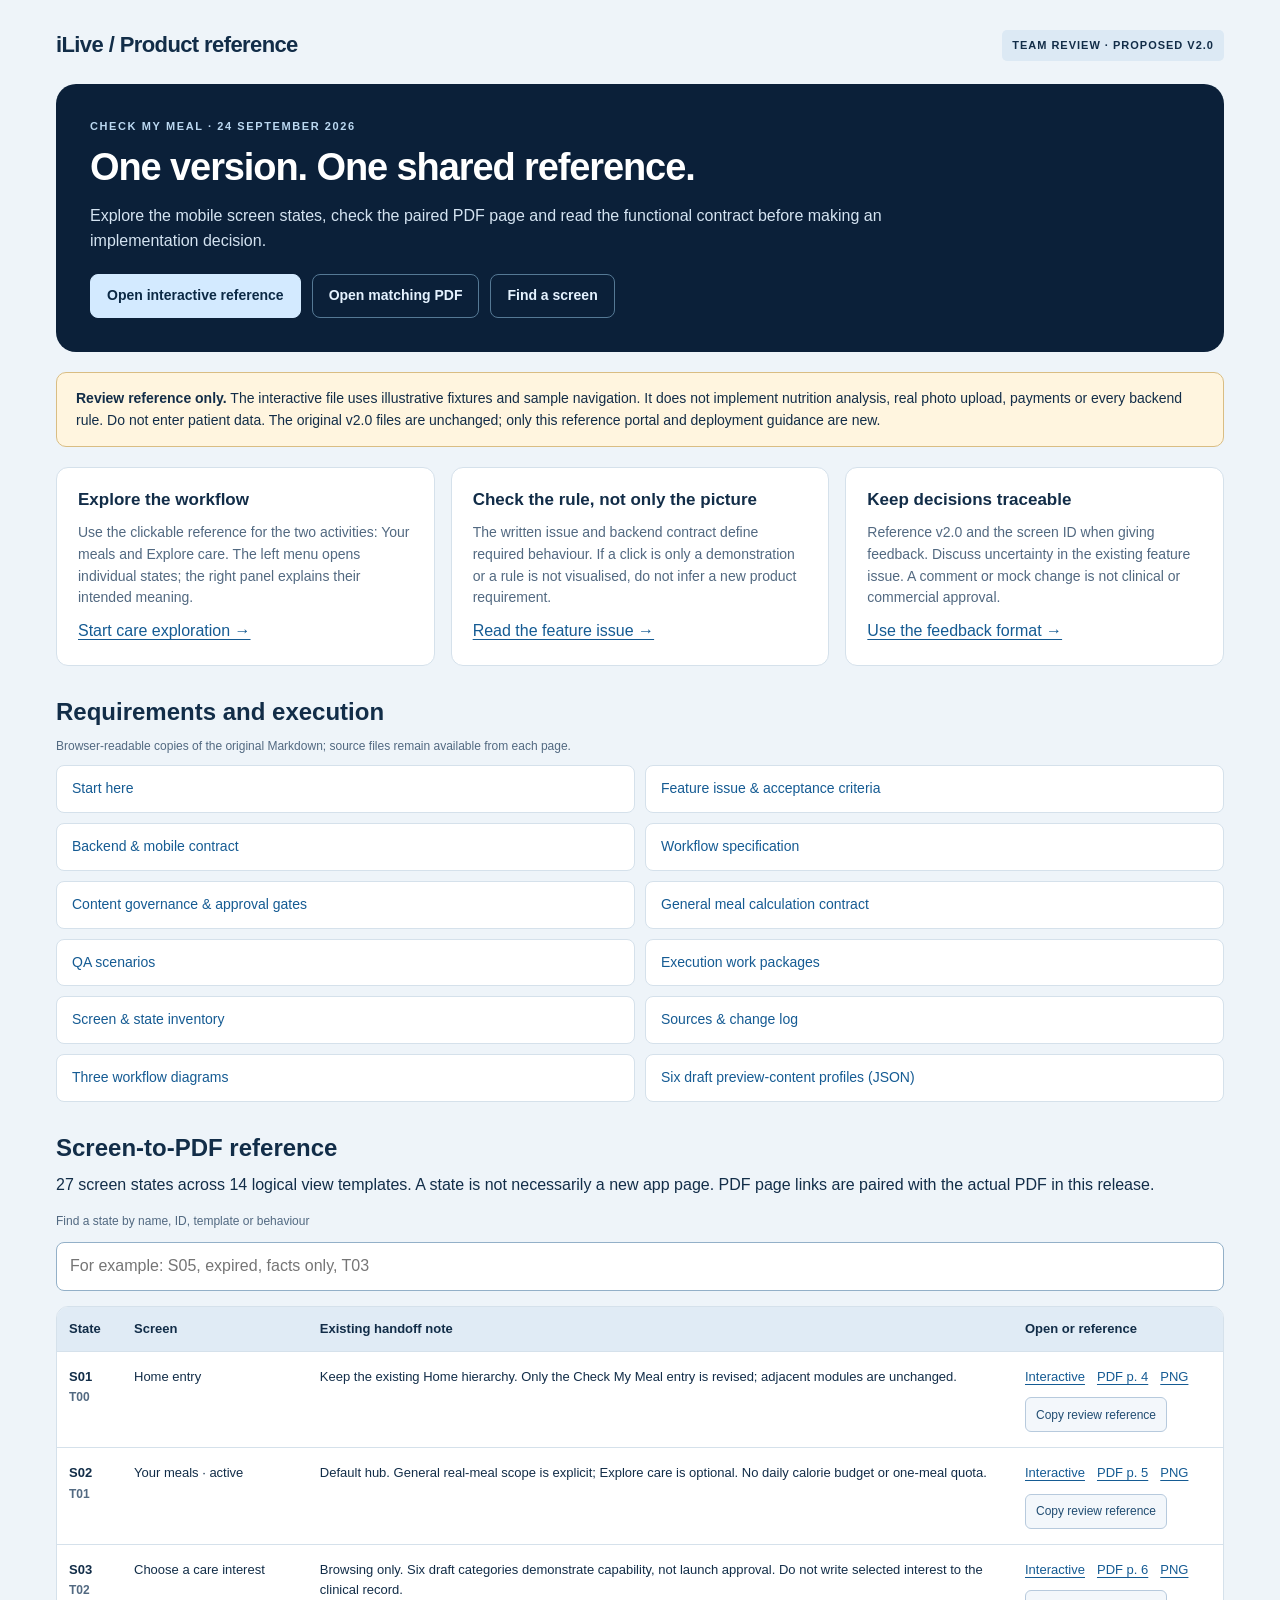
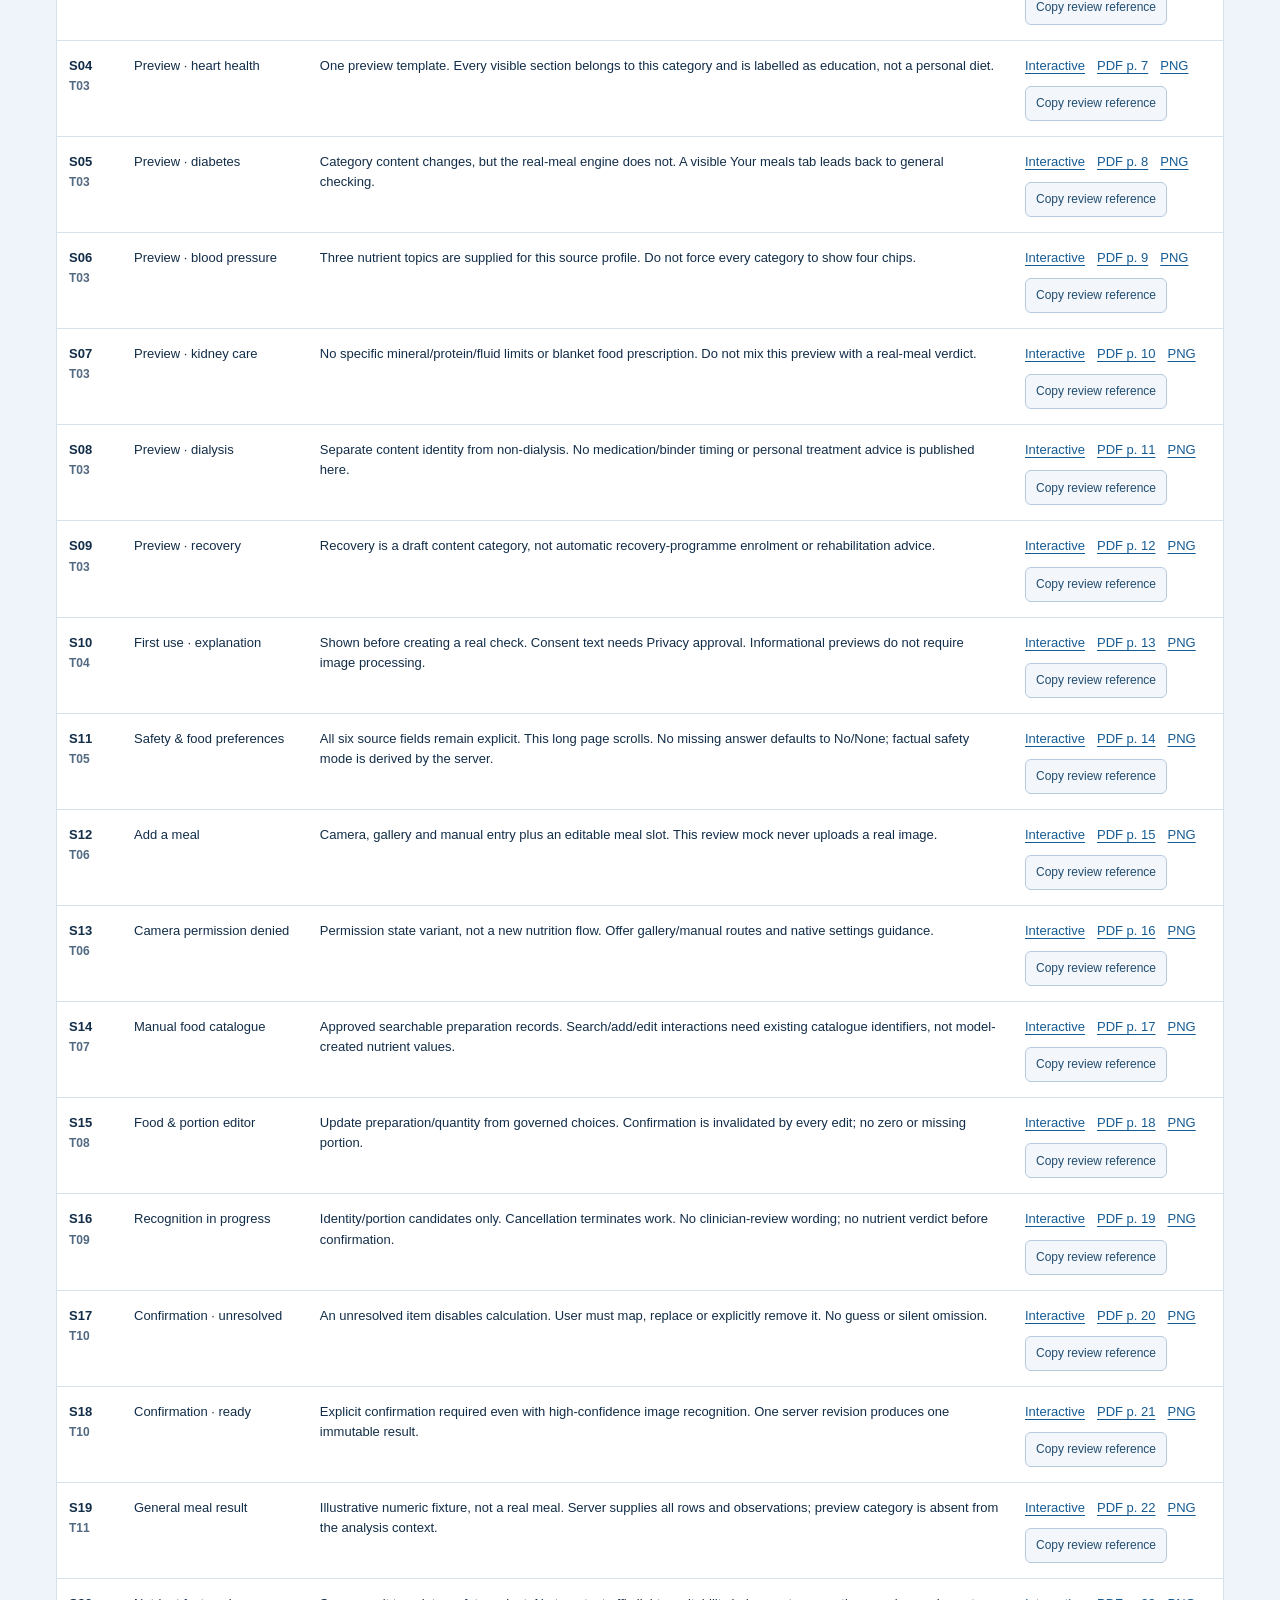
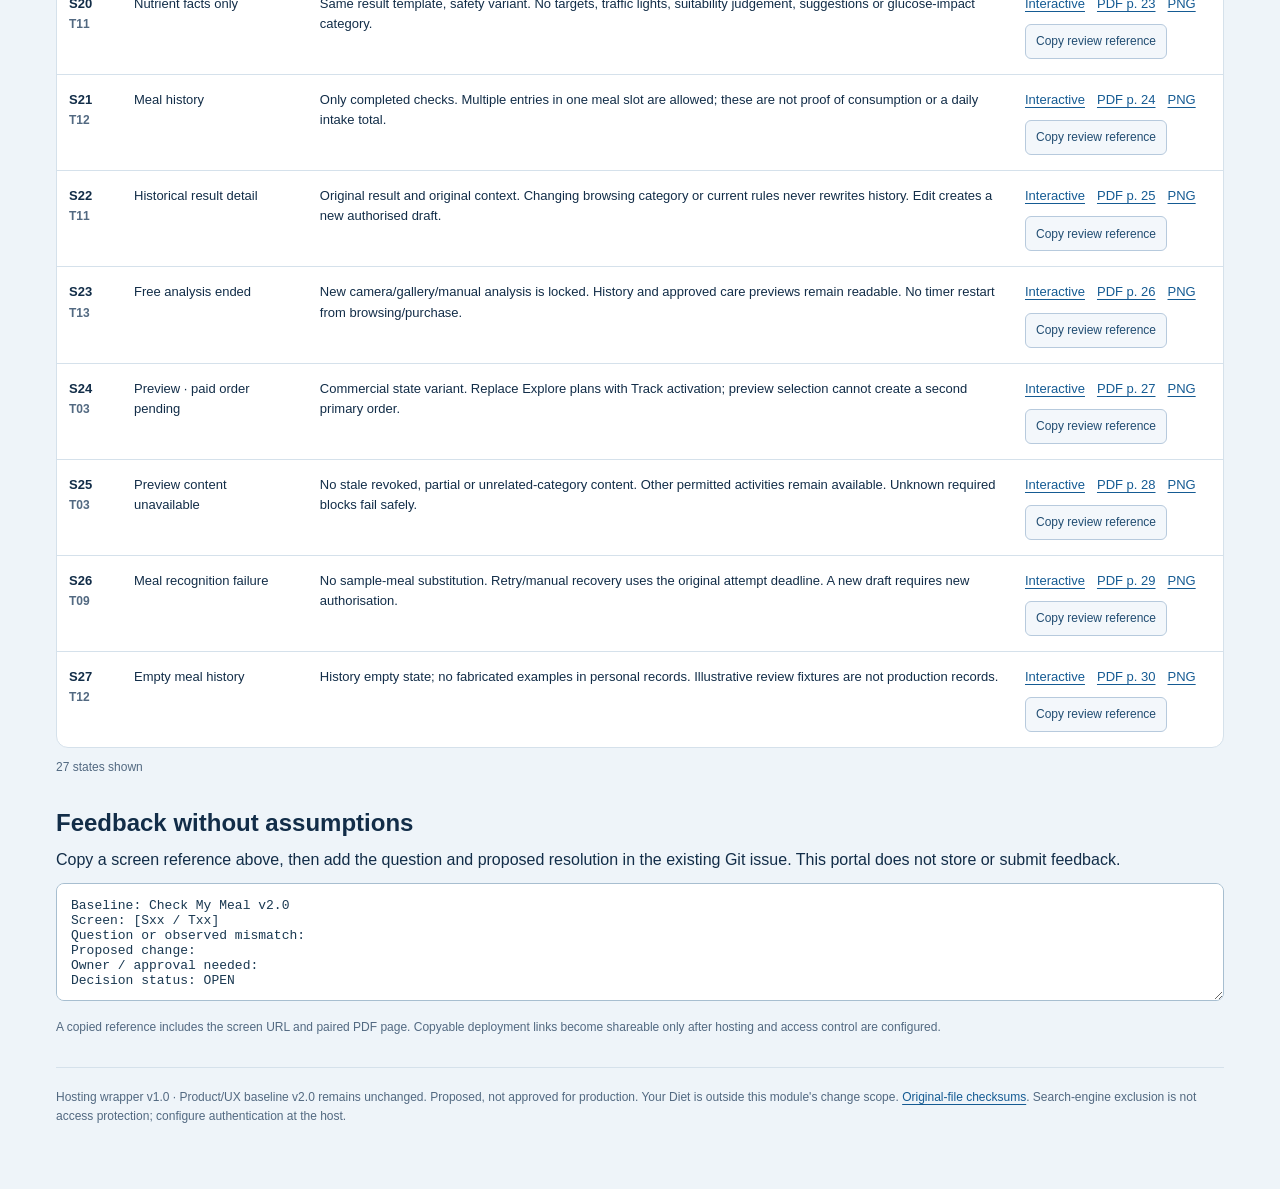
==== index.html @ 80440126 "v1" ====
<!doctype html><html lang="en"><head><meta charset="utf-8"><meta name="viewport" content="width=device-width,initial-scale=1"><meta name="robots" content="noindex,nofollow,noarchive"><title>iLive — Check My Meal reference hub v2.0</title><link rel="stylesheet" href="portal.css"></head><body><div class="wrap"><header class="top"><div class="brand">iLive / Product reference</div><span class="badge">Team review · proposed v2.0</span></header>
<section class="hero"><div class="eyebrow">Check My Meal · 24 September 2026</div><h1>One version. One shared reference.</h1><p>Explore the mobile screen states, check the paired PDF page and read the functional contract before making an implementation decision.</p><div class="actions"><a class="button" href="v2.0/UX/Check_My_Meal_v2.0.html#hub">Open interactive reference</a><a class="button secondary" href="v2.0/UX/Check_My_Meal_Mock_Screens_v2.0.pdf">Open matching PDF</a><a class="button secondary" href="#screens">Find a screen</a></div></section>
<div class="note"><strong>Review reference only.</strong> The interactive file uses illustrative fixtures and sample navigation. It does not implement nutrition analysis, real photo upload, payments or every backend rule. Do not enter patient data. The original v2.0 files are unchanged; only this reference portal and deployment guidance are new.</div>
<div class="grid"><section class="box"><h3>Explore the workflow</h3><p>Use the clickable reference for the two activities: Your meals and Explore care. The left menu opens individual states; the right panel explains their intended meaning.</p><a href="v2.0/UX/Check_My_Meal_v2.0.html#picker">Start care exploration →</a></section><section class="box"><h3>Check the rule, not only the picture</h3><p>The written issue and backend contract define required behaviour. If a click is only a demonstration or a rule is not visualised, do not infer a new product requirement.</p><a href="docs/01_Git_Issue_REPLACE_BODY_v2.0.html">Read the feature issue →</a></section><section class="box"><h3>Keep decisions traceable</h3><p>Reference v2.0 and the screen ID when giving feedback. Discuss uncertainty in the existing feature issue. A comment or mock change is not clinical or commercial approval.</p><a href="#feedback">Use the feedback format →</a></section></div>
<h2>Requirements and execution</h2><p class="small">Browser-readable copies of the original Markdown; source files remain available from each page.</p><div class="readlinks"><a href="docs/00_START_HERE.html">Start here</a><a href="docs/01_Git_Issue_REPLACE_BODY_v2.0.html">Feature issue &amp; acceptance criteria</a><a href="docs/02_Backend_and_Mobile_Contract_v2.0.html">Backend &amp; mobile contract</a><a href="docs/03_Workflows_v2.0.html">Workflow specification</a><a href="docs/05_Content_Governance_v2.0.html">Content governance &amp; approval gates</a><a href="docs/06_Calculation_Contract_v2.0.html">General meal calculation contract</a><a href="docs/07_QA_Acceptance_v2.0.html">QA scenarios</a><a href="docs/08_Execution_Work_Packages_v2.0.html">Execution work packages</a><a href="docs/09_UX_Screen_Map_v2.0.html">Screen &amp; state inventory</a><a href="docs/10_Source_and_Change_Log_v2.0.html">Sources &amp; change log</a><a href="workflows.html">Three workflow diagrams</a><a href="v2.0/04_Content_Catalogue_v2.0.json">Six draft preview-content profiles (JSON)</a></div>
<h2 id="screens">Screen-to-PDF reference</h2><p>27 screen states across 14 logical view templates. A state is not necessarily a new app page. PDF page links are paired with the actual PDF in this release.</p><label for="search" class="small">Find a state by name, ID, template or behaviour</label><input class="search" id="search" type="search" placeholder="For example: S05, expired, facts only, T03"><div class="tablebox"><table><thead><tr><th>State</th><th>Screen</th><th>Existing handoff note</th><th>Open or reference</th></tr></thead><tbody><tr><td>S01<br><span class="small">T00</span></td><td>Home entry</td><td>Keep the existing Home hierarchy. Only the Check My Meal entry is revised; adjacent modules are unchanged.</td><td><div class="slinks"><a href="v2.0/UX/Check_My_Meal_v2.0.html#home" target="_blank" rel="noopener">Interactive</a><a href="v2.0/UX/Check_My_Meal_Mock_Screens_v2.0.pdf#page=4" target="_blank" rel="noopener">PDF p. 4</a><a href="v2.0/UX/PNG/S01_Home_entry_v2.0.png" target="_blank" rel="noopener">PNG</a></div><button class="copy" data-id="S01" data-template="T00" data-title="Home entry" data-link="v2.0/UX/Check_My_Meal_v2.0.html#home" data-page="4">Copy review reference</button></td></tr><tr><td>S02<br><span class="small">T01</span></td><td>Your meals · active</td><td>Default hub. General real-meal scope is explicit; Explore care is optional. No daily calorie budget or one-meal quota.</td><td><div class="slinks"><a href="v2.0/UX/Check_My_Meal_v2.0.html#hub" target="_blank" rel="noopener">Interactive</a><a href="v2.0/UX/Check_My_Meal_Mock_Screens_v2.0.pdf#page=5" target="_blank" rel="noopener">PDF p. 5</a><a href="v2.0/UX/PNG/S02_Your_meals_active_v2.0.png" target="_blank" rel="noopener">PNG</a></div><button class="copy" data-id="S02" data-template="T01" data-title="Your meals · active" data-link="v2.0/UX/Check_My_Meal_v2.0.html#hub" data-page="5">Copy review reference</button></td></tr><tr><td>S03<br><span class="small">T02</span></td><td>Choose a care interest</td><td>Browsing only. Six draft categories demonstrate capability, not launch approval. Do not write selected interest to the clinical record.</td><td><div class="slinks"><a href="v2.0/UX/Check_My_Meal_v2.0.html#picker" target="_blank" rel="noopener">Interactive</a><a href="v2.0/UX/Check_My_Meal_Mock_Screens_v2.0.pdf#page=6" target="_blank" rel="noopener">PDF p. 6</a><a href="v2.0/UX/PNG/S03_Choose_a_care_interest_v2.0.png" target="_blank" rel="noopener">PNG</a></div><button class="copy" data-id="S03" data-template="T02" data-title="Choose a care interest" data-link="v2.0/UX/Check_My_Meal_v2.0.html#picker" data-page="6">Copy review reference</button></td></tr><tr><td>S04<br><span class="small">T03</span></td><td>Preview · heart health</td><td>One preview template. Every visible section belongs to this category and is labelled as education, not a personal diet.</td><td><div class="slinks"><a href="v2.0/UX/Check_My_Meal_v2.0.html#preview%3Alongevity" target="_blank" rel="noopener">Interactive</a><a href="v2.0/UX/Check_My_Meal_Mock_Screens_v2.0.pdf#page=7" target="_blank" rel="noopener">PDF p. 7</a><a href="v2.0/UX/PNG/S04_Preview_heart_health_v2.0.png" target="_blank" rel="noopener">PNG</a></div><button class="copy" data-id="S04" data-template="T03" data-title="Preview · heart health" data-link="v2.0/UX/Check_My_Meal_v2.0.html#preview%3Alongevity" data-page="7">Copy review reference</button></td></tr><tr><td>S05<br><span class="small">T03</span></td><td>Preview · diabetes</td><td>Category content changes, but the real-meal engine does not. A visible Your meals tab leads back to general checking.</td><td><div class="slinks"><a href="v2.0/UX/Check_My_Meal_v2.0.html#preview%3Adiabetes" target="_blank" rel="noopener">Interactive</a><a href="v2.0/UX/Check_My_Meal_Mock_Screens_v2.0.pdf#page=8" target="_blank" rel="noopener">PDF p. 8</a><a href="v2.0/UX/PNG/S05_Preview_diabetes_v2.0.png" target="_blank" rel="noopener">PNG</a></div><button class="copy" data-id="S05" data-template="T03" data-title="Preview · diabetes" data-link="v2.0/UX/Check_My_Meal_v2.0.html#preview%3Adiabetes" data-page="8">Copy review reference</button></td></tr><tr><td>S06<br><span class="small">T03</span></td><td>Preview · blood pressure</td><td>Three nutrient topics are supplied for this source profile. Do not force every category to show four chips.</td><td><div class="slinks"><a href="v2.0/UX/Check_My_Meal_v2.0.html#preview%3Ahypertension" target="_blank" rel="noopener">Interactive</a><a href="v2.0/UX/Check_My_Meal_Mock_Screens_v2.0.pdf#page=9" target="_blank" rel="noopener">PDF p. 9</a><a href="v2.0/UX/PNG/S06_Preview_blood_pressure_v2.0.png" target="_blank" rel="noopener">PNG</a></div><button class="copy" data-id="S06" data-template="T03" data-title="Preview · blood pressure" data-link="v2.0/UX/Check_My_Meal_v2.0.html#preview%3Ahypertension" data-page="9">Copy review reference</button></td></tr><tr><td>S07<br><span class="small">T03</span></td><td>Preview · kidney care</td><td>No specific mineral/protein/fluid limits or blanket food prescription. Do not mix this preview with a real-meal verdict.</td><td><div class="slinks"><a href="v2.0/UX/Check_My_Meal_v2.0.html#preview%3Ackd" target="_blank" rel="noopener">Interactive</a><a href="v2.0/UX/Check_My_Meal_Mock_Screens_v2.0.pdf#page=10" target="_blank" rel="noopener">PDF p. 10</a><a href="v2.0/UX/PNG/S07_Preview_kidney_care_v2.0.png" target="_blank" rel="noopener">PNG</a></div><button class="copy" data-id="S07" data-template="T03" data-title="Preview · kidney care" data-link="v2.0/UX/Check_My_Meal_v2.0.html#preview%3Ackd" data-page="10">Copy review reference</button></td></tr><tr><td>S08<br><span class="small">T03</span></td><td>Preview · dialysis</td><td>Separate content identity from non-dialysis. No medication/binder timing or personal treatment advice is published here.</td><td><div class="slinks"><a href="v2.0/UX/Check_My_Meal_v2.0.html#preview%3AckdDialysis" target="_blank" rel="noopener">Interactive</a><a href="v2.0/UX/Check_My_Meal_Mock_Screens_v2.0.pdf#page=11" target="_blank" rel="noopener">PDF p. 11</a><a href="v2.0/UX/PNG/S08_Preview_dialysis_v2.0.png" target="_blank" rel="noopener">PNG</a></div><button class="copy" data-id="S08" data-template="T03" data-title="Preview · dialysis" data-link="v2.0/UX/Check_My_Meal_v2.0.html#preview%3AckdDialysis" data-page="11">Copy review reference</button></td></tr><tr><td>S09<br><span class="small">T03</span></td><td>Preview · recovery</td><td>Recovery is a draft content category, not automatic recovery-programme enrolment or rehabilitation advice.</td><td><div class="slinks"><a href="v2.0/UX/Check_My_Meal_v2.0.html#preview%3Arecovery" target="_blank" rel="noopener">Interactive</a><a href="v2.0/UX/Check_My_Meal_Mock_Screens_v2.0.pdf#page=12" target="_blank" rel="noopener">PDF p. 12</a><a href="v2.0/UX/PNG/S09_Preview_recovery_v2.0.png" target="_blank" rel="noopener">PNG</a></div><button class="copy" data-id="S09" data-template="T03" data-title="Preview · recovery" data-link="v2.0/UX/Check_My_Meal_v2.0.html#preview%3Arecovery" data-page="12">Copy review reference</button></td></tr><tr><td>S10<br><span class="small">T04</span></td><td>First use · explanation</td><td>Shown before creating a real check. Consent text needs Privacy approval. Informational previews do not require image processing.</td><td><div class="slinks"><a href="v2.0/UX/Check_My_Meal_v2.0.html#consent" target="_blank" rel="noopener">Interactive</a><a href="v2.0/UX/Check_My_Meal_Mock_Screens_v2.0.pdf#page=13" target="_blank" rel="noopener">PDF p. 13</a><a href="v2.0/UX/PNG/S10_First_use_explanation_v2.0.png" target="_blank" rel="noopener">PNG</a></div><button class="copy" data-id="S10" data-template="T04" data-title="First use · explanation" data-link="v2.0/UX/Check_My_Meal_v2.0.html#consent" data-page="13">Copy review reference</button></td></tr><tr><td>S11<br><span class="small">T05</span></td><td>Safety &amp; food preferences</td><td>All six source fields remain explicit. This long page scrolls. No missing answer defaults to No/None; factual safety mode is derived by the server.</td><td><div class="slinks"><a href="v2.0/UX/Check_My_Meal_v2.0.html#safety" target="_blank" rel="noopener">Interactive</a><a href="v2.0/UX/Check_My_Meal_Mock_Screens_v2.0.pdf#page=14" target="_blank" rel="noopener">PDF p. 14</a><a href="v2.0/UX/PNG/S11_Safety_food_preferences_v2.0.png" target="_blank" rel="noopener">PNG</a></div><button class="copy" data-id="S11" data-template="T05" data-title="Safety &amp; food preferences" data-link="v2.0/UX/Check_My_Meal_v2.0.html#safety" data-page="14">Copy review reference</button></td></tr><tr><td>S12<br><span class="small">T06</span></td><td>Add a meal</td><td>Camera, gallery and manual entry plus an editable meal slot. This review mock never uploads a real image.</td><td><div class="slinks"><a href="v2.0/UX/Check_My_Meal_v2.0.html#input" target="_blank" rel="noopener">Interactive</a><a href="v2.0/UX/Check_My_Meal_Mock_Screens_v2.0.pdf#page=15" target="_blank" rel="noopener">PDF p. 15</a><a href="v2.0/UX/PNG/S12_Add_a_meal_v2.0.png" target="_blank" rel="noopener">PNG</a></div><button class="copy" data-id="S12" data-template="T06" data-title="Add a meal" data-link="v2.0/UX/Check_My_Meal_v2.0.html#input" data-page="15">Copy review reference</button></td></tr><tr><td>S13<br><span class="small">T06</span></td><td>Camera permission denied</td><td>Permission state variant, not a new nutrition flow. Offer gallery/manual routes and native settings guidance.</td><td><div class="slinks"><a href="v2.0/UX/Check_My_Meal_v2.0.html#permission" target="_blank" rel="noopener">Interactive</a><a href="v2.0/UX/Check_My_Meal_Mock_Screens_v2.0.pdf#page=16" target="_blank" rel="noopener">PDF p. 16</a><a href="v2.0/UX/PNG/S13_Camera_permission_denied_v2.0.png" target="_blank" rel="noopener">PNG</a></div><button class="copy" data-id="S13" data-template="T06" data-title="Camera permission denied" data-link="v2.0/UX/Check_My_Meal_v2.0.html#permission" data-page="16">Copy review reference</button></td></tr><tr><td>S14<br><span class="small">T07</span></td><td>Manual food catalogue</td><td>Approved searchable preparation records. Search/add/edit interactions need existing catalogue identifiers, not model-created nutrient values.</td><td><div class="slinks"><a href="v2.0/UX/Check_My_Meal_v2.0.html#search" target="_blank" rel="noopener">Interactive</a><a href="v2.0/UX/Check_My_Meal_Mock_Screens_v2.0.pdf#page=17" target="_blank" rel="noopener">PDF p. 17</a><a href="v2.0/UX/PNG/S14_Manual_food_catalogue_v2.0.png" target="_blank" rel="noopener">PNG</a></div><button class="copy" data-id="S14" data-template="T07" data-title="Manual food catalogue" data-link="v2.0/UX/Check_My_Meal_v2.0.html#search" data-page="17">Copy review reference</button></td></tr><tr><td>S15<br><span class="small">T08</span></td><td>Food &amp; portion editor</td><td>Update preparation/quantity from governed choices. Confirmation is invalidated by every edit; no zero or missing portion.</td><td><div class="slinks"><a href="v2.0/UX/Check_My_Meal_v2.0.html#editor" target="_blank" rel="noopener">Interactive</a><a href="v2.0/UX/Check_My_Meal_Mock_Screens_v2.0.pdf#page=18" target="_blank" rel="noopener">PDF p. 18</a><a href="v2.0/UX/PNG/S15_Food_portion_editor_v2.0.png" target="_blank" rel="noopener">PNG</a></div><button class="copy" data-id="S15" data-template="T08" data-title="Food &amp; portion editor" data-link="v2.0/UX/Check_My_Meal_v2.0.html#editor" data-page="18">Copy review reference</button></td></tr><tr><td>S16<br><span class="small">T09</span></td><td>Recognition in progress</td><td>Identity/portion candidates only. Cancellation terminates work. No clinician-review wording; no nutrient verdict before confirmation.</td><td><div class="slinks"><a href="v2.0/UX/Check_My_Meal_v2.0.html#progress" target="_blank" rel="noopener">Interactive</a><a href="v2.0/UX/Check_My_Meal_Mock_Screens_v2.0.pdf#page=19" target="_blank" rel="noopener">PDF p. 19</a><a href="v2.0/UX/PNG/S16_Recognition_in_progress_v2.0.png" target="_blank" rel="noopener">PNG</a></div><button class="copy" data-id="S16" data-template="T09" data-title="Recognition in progress" data-link="v2.0/UX/Check_My_Meal_v2.0.html#progress" data-page="19">Copy review reference</button></td></tr><tr><td>S17<br><span class="small">T10</span></td><td>Confirmation · unresolved</td><td>An unresolved item disables calculation. User must map, replace or explicitly remove it. No guess or silent omission.</td><td><div class="slinks"><a href="v2.0/UX/Check_My_Meal_v2.0.html#confirm-unresolved" target="_blank" rel="noopener">Interactive</a><a href="v2.0/UX/Check_My_Meal_Mock_Screens_v2.0.pdf#page=20" target="_blank" rel="noopener">PDF p. 20</a><a href="v2.0/UX/PNG/S17_Confirmation_unresolved_v2.0.png" target="_blank" rel="noopener">PNG</a></div><button class="copy" data-id="S17" data-template="T10" data-title="Confirmation · unresolved" data-link="v2.0/UX/Check_My_Meal_v2.0.html#confirm-unresolved" data-page="20">Copy review reference</button></td></tr><tr><td>S18<br><span class="small">T10</span></td><td>Confirmation · ready</td><td>Explicit confirmation required even with high-confidence image recognition. One server revision produces one immutable result.</td><td><div class="slinks"><a href="v2.0/UX/Check_My_Meal_v2.0.html#confirm" target="_blank" rel="noopener">Interactive</a><a href="v2.0/UX/Check_My_Meal_Mock_Screens_v2.0.pdf#page=21" target="_blank" rel="noopener">PDF p. 21</a><a href="v2.0/UX/PNG/S18_Confirmation_ready_v2.0.png" target="_blank" rel="noopener">PNG</a></div><button class="copy" data-id="S18" data-template="T10" data-title="Confirmation · ready" data-link="v2.0/UX/Check_My_Meal_v2.0.html#confirm" data-page="21">Copy review reference</button></td></tr><tr><td>S19<br><span class="small">T11</span></td><td>General meal result</td><td>Illustrative numeric fixture, not a real meal. Server supplies all rows and observations; preview category is absent from the analysis context.</td><td><div class="slinks"><a href="v2.0/UX/Check_My_Meal_v2.0.html#result" target="_blank" rel="noopener">Interactive</a><a href="v2.0/UX/Check_My_Meal_Mock_Screens_v2.0.pdf#page=22" target="_blank" rel="noopener">PDF p. 22</a><a href="v2.0/UX/PNG/S19_General_meal_result_v2.0.png" target="_blank" rel="noopener">PNG</a></div><button class="copy" data-id="S19" data-template="T11" data-title="General meal result" data-link="v2.0/UX/Check_My_Meal_v2.0.html#result" data-page="22">Copy review reference</button></td></tr><tr><td>S20<br><span class="small">T11</span></td><td>Nutrient facts only</td><td>Same result template, safety variant. No targets, traffic lights, suitability judgement, suggestions or glucose-impact category.</td><td><div class="slinks"><a href="v2.0/UX/Check_My_Meal_v2.0.html#facts" target="_blank" rel="noopener">Interactive</a><a href="v2.0/UX/Check_My_Meal_Mock_Screens_v2.0.pdf#page=23" target="_blank" rel="noopener">PDF p. 23</a><a href="v2.0/UX/PNG/S20_Nutrient_facts_only_v2.0.png" target="_blank" rel="noopener">PNG</a></div><button class="copy" data-id="S20" data-template="T11" data-title="Nutrient facts only" data-link="v2.0/UX/Check_My_Meal_v2.0.html#facts" data-page="23">Copy review reference</button></td></tr><tr><td>S21<br><span class="small">T12</span></td><td>Meal history</td><td>Only completed checks. Multiple entries in one meal slot are allowed; these are not proof of consumption or a daily intake total.</td><td><div class="slinks"><a href="v2.0/UX/Check_My_Meal_v2.0.html#history" target="_blank" rel="noopener">Interactive</a><a href="v2.0/UX/Check_My_Meal_Mock_Screens_v2.0.pdf#page=24" target="_blank" rel="noopener">PDF p. 24</a><a href="v2.0/UX/PNG/S21_Meal_history_v2.0.png" target="_blank" rel="noopener">PNG</a></div><button class="copy" data-id="S21" data-template="T12" data-title="Meal history" data-link="v2.0/UX/Check_My_Meal_v2.0.html#history" data-page="24">Copy review reference</button></td></tr><tr><td>S22<br><span class="small">T11</span></td><td>Historical result detail</td><td>Original result and original context. Changing browsing category or current rules never rewrites history. Edit creates a new authorised draft.</td><td><div class="slinks"><a href="v2.0/UX/Check_My_Meal_v2.0.html#historical" target="_blank" rel="noopener">Interactive</a><a href="v2.0/UX/Check_My_Meal_Mock_Screens_v2.0.pdf#page=25" target="_blank" rel="noopener">PDF p. 25</a><a href="v2.0/UX/PNG/S22_Historical_result_detail_v2.0.png" target="_blank" rel="noopener">PNG</a></div><button class="copy" data-id="S22" data-template="T11" data-title="Historical result detail" data-link="v2.0/UX/Check_My_Meal_v2.0.html#historical" data-page="25">Copy review reference</button></td></tr><tr><td>S23<br><span class="small">T13</span></td><td>Free analysis ended</td><td>New camera/gallery/manual analysis is locked. History and approved care previews remain readable. No timer restart from browsing/purchase.</td><td><div class="slinks"><a href="v2.0/UX/Check_My_Meal_v2.0.html#expired" target="_blank" rel="noopener">Interactive</a><a href="v2.0/UX/Check_My_Meal_Mock_Screens_v2.0.pdf#page=26" target="_blank" rel="noopener">PDF p. 26</a><a href="v2.0/UX/PNG/S23_Free_analysis_ended_v2.0.png" target="_blank" rel="noopener">PNG</a></div><button class="copy" data-id="S23" data-template="T13" data-title="Free analysis ended" data-link="v2.0/UX/Check_My_Meal_v2.0.html#expired" data-page="26">Copy review reference</button></td></tr><tr><td>S24<br><span class="small">T03</span></td><td>Preview · paid order pending</td><td>Commercial state variant. Replace Explore plans with Track activation; preview selection cannot create a second primary order.</td><td><div class="slinks"><a href="v2.0/UX/Check_My_Meal_v2.0.html#pending" target="_blank" rel="noopener">Interactive</a><a href="v2.0/UX/Check_My_Meal_Mock_Screens_v2.0.pdf#page=27" target="_blank" rel="noopener">PDF p. 27</a><a href="v2.0/UX/PNG/S24_Preview_paid_order_pending_v2.0.png" target="_blank" rel="noopener">PNG</a></div><button class="copy" data-id="S24" data-template="T03" data-title="Preview · paid order pending" data-link="v2.0/UX/Check_My_Meal_v2.0.html#pending" data-page="27">Copy review reference</button></td></tr><tr><td>S25<br><span class="small">T03</span></td><td>Preview content unavailable</td><td>No stale revoked, partial or unrelated-category content. Other permitted activities remain available. Unknown required blocks fail safely.</td><td><div class="slinks"><a href="v2.0/UX/Check_My_Meal_v2.0.html#unavailable" target="_blank" rel="noopener">Interactive</a><a href="v2.0/UX/Check_My_Meal_Mock_Screens_v2.0.pdf#page=28" target="_blank" rel="noopener">PDF p. 28</a><a href="v2.0/UX/PNG/S25_Preview_content_unavailable_v2.0.png" target="_blank" rel="noopener">PNG</a></div><button class="copy" data-id="S25" data-template="T03" data-title="Preview content unavailable" data-link="v2.0/UX/Check_My_Meal_v2.0.html#unavailable" data-page="28">Copy review reference</button></td></tr><tr><td>S26<br><span class="small">T09</span></td><td>Meal recognition failure</td><td>No sample-meal substitution. Retry/manual recovery uses the original attempt deadline. A new draft requires new authorisation.</td><td><div class="slinks"><a href="v2.0/UX/Check_My_Meal_v2.0.html#error" target="_blank" rel="noopener">Interactive</a><a href="v2.0/UX/Check_My_Meal_Mock_Screens_v2.0.pdf#page=29" target="_blank" rel="noopener">PDF p. 29</a><a href="v2.0/UX/PNG/S26_Meal_recognition_failure_v2.0.png" target="_blank" rel="noopener">PNG</a></div><button class="copy" data-id="S26" data-template="T09" data-title="Meal recognition failure" data-link="v2.0/UX/Check_My_Meal_v2.0.html#error" data-page="29">Copy review reference</button></td></tr><tr><td>S27<br><span class="small">T12</span></td><td>Empty meal history</td><td>History empty state; no fabricated examples in personal records. Illustrative review fixtures are not production records.</td><td><div class="slinks"><a href="v2.0/UX/Check_My_Meal_v2.0.html#empty" target="_blank" rel="noopener">Interactive</a><a href="v2.0/UX/Check_My_Meal_Mock_Screens_v2.0.pdf#page=30" target="_blank" rel="noopener">PDF p. 30</a><a href="v2.0/UX/PNG/S27_Empty_meal_history_v2.0.png" target="_blank" rel="noopener">PNG</a></div><button class="copy" data-id="S27" data-template="T12" data-title="Empty meal history" data-link="v2.0/UX/Check_My_Meal_v2.0.html#empty" data-page="30">Copy review reference</button></td></tr></tbody></table></div><p id="count" class="small" aria-live="polite">27 states shown</p>
<h2 id="feedback">Feedback without assumptions</h2><p>Copy a screen reference above, then add the question and proposed resolution in the existing Git issue. This portal does not store or submit feedback.</p><textarea class="feedback" id="feedbackText" readonly aria-label="Copyable review reference">Baseline: Check My Meal v2.0
Screen: [Sxx / Txx]
Question or observed mismatch:
Proposed change:
Owner / approval needed:
Decision status: OPEN</textarea><p class="small" id="copyStatus" role="status">A copied reference includes the screen URL and paired PDF page. Copyable deployment links become shareable only after hosting and access control are configured.</p>
<footer>Hosting wrapper v1.0 · Product/UX baseline v2.0 remains unchanged. Proposed, not approved for production. Your Diet is outside this module's change scope. <a href="SOURCE_MANIFEST.json">Original-file checksums</a>. Search-engine exclusion is not access protection; configure authentication at the host.</footer></div><script src="portal.js"></script></body></html>
---- portal.css ----
:root{--ink:#122d48;--muted:#526981;--blue:#155b93;--navy:#0b2039;--pale:#eef4f9;--line:#d5e1eb;--white:#fff}
*{box-sizing:border-box}body{margin:0;background:var(--pale);color:var(--ink);font-family:Arial,Helvetica,sans-serif;line-height:1.55}a{color:var(--blue);text-underline-offset:3px}button,a,input{font:inherit}a:focus-visible,button:focus-visible,input:focus-visible{outline:3px solid #246ba1;outline-offset:3px}.wrap{max-width:1220px;margin:auto;padding:28px 26px 64px}.top{display:flex;gap:20px;justify-content:space-between;align-items:center;margin-bottom:22px}.brand{font-weight:800;font-size:22px;letter-spacing:-.6px}.badge{font-size:11px;font-weight:800;letter-spacing:1px;text-transform:uppercase;background:#dce9f4;padding:7px 10px;border-radius:5px}.hero{padding:34px;border-radius:20px;background:var(--navy);color:#fff}.eyebrow{text-transform:uppercase;font-size:11px;letter-spacing:1.6px;font-weight:700;color:#bbd8f1}h1{font-size:38px;line-height:1.16;letter-spacing:-1.1px;margin:10px 0 15px}h2{font-size:24px;margin:30px 0 10px;line-height:1.3}h3{font-size:17px;line-height:1.35;margin:0 0 10px}p{margin:10px 0}.hero p{max-width:900px;color:#d4e3f1}.actions{display:flex;gap:11px;flex-wrap:wrap;margin-top:20px}.button{display:inline-block;border:1px solid #165c93;border-radius:8px;background:#175d94;color:#fff;text-decoration:none;padding:10px 16px;font-size:14px;font-weight:700;cursor:pointer;min-height:44px}.hero .button{background:#d3eaff;border-color:#d3eaff;color:#0b2945}.button.secondary{background:transparent;color:#194b75;border-color:#aec8de}.hero .button.secondary{color:#e5f2ff;border-color:#557995}.grid{display:grid;grid-template-columns:repeat(3,minmax(0,1fr));gap:16px;margin-top:19px}.box{background:#fff;border:1px solid var(--line);border-radius:12px;padding:21px}.box p{color:var(--muted);font-size:14px}.note{background:#fff5df;border:1px solid #d9bd83;padding:15px 19px;border-radius:10px;margin:20px 0;font-size:14px}.small{font-size:12px;color:var(--muted)}.readlinks{display:grid;grid-template-columns:repeat(2,minmax(0,1fr));gap:10px}.readlinks a{display:block;background:white;border:1px solid var(--line);border-radius:8px;padding:12px 15px;font-size:14px;text-decoration:none}.search{width:100%;border:1px solid #93b0c8;border-radius:8px;padding:11px 13px;background:white;margin:10px 0 15px}.tablebox{overflow-x:auto;border:1px solid var(--line);border-radius:12px;background:white}table{width:100%;border-collapse:collapse;font-size:13px}th{text-align:left;background:#e0ebf5;padding:12px}td{padding:15px 12px;border-top:1px solid var(--line);vertical-align:top}td:first-child{min-width:65px;font-weight:700}td:nth-child(2){min-width:175px}td:nth-child(3){min-width:270px}td:last-child{min-width:210px}.slinks{display:flex;gap:12px;flex-wrap:wrap}.copy{border:1px solid #b7cadd;background:#f3f7fb;color:#214d72;border-radius:6px;padding:7px 10px;cursor:pointer;font-size:12px;margin-top:10px;min-height:35px}.hidden{display:none}footer{margin-top:30px;border-top:1px solid var(--line);padding-top:20px;font-size:12px;color:var(--muted)}.doc{background:white;padding:30px;border:1px solid var(--line);border-radius:14px;margin-top:20px;overflow-wrap:anywhere}.doc h1{font-size:30px}.doc h2{padding-top:8px;border-top:1px solid #e1e9ef;margin-top:30px}.doc h3{margin-top:23px}.doc pre{overflow:auto;padding:17px;background:#f0f4f8;border:1px solid #dbe5ee;border-radius:8px;font-size:12px}.doc code{font-size:12px}.doc img{max-width:100%;height:auto}.doc table{display:block;overflow-x:auto;max-width:100%;font-size:12px}.doc td,.doc th{min-width:100px}.workflow img{width:100%;height:auto;background:white}.feedback{width:100%;min-height:118px;padding:14px;border:1px solid #a7bed0;border-radius:8px;font-size:13px;color:#193851;background:#fff;resize:vertical}ul,ol{padding-left:22px}.doc li{margin:6px 0}@media(max-width:750px){.wrap{padding:18px 14px 40px}.hero{padding:25px 20px}h1{font-size:30px}.grid,.readlinks{grid-template-columns:1fr}.top{align-items:flex-start}.doc{padding:19px}.badge{max-width:165px;font-size:10px}}
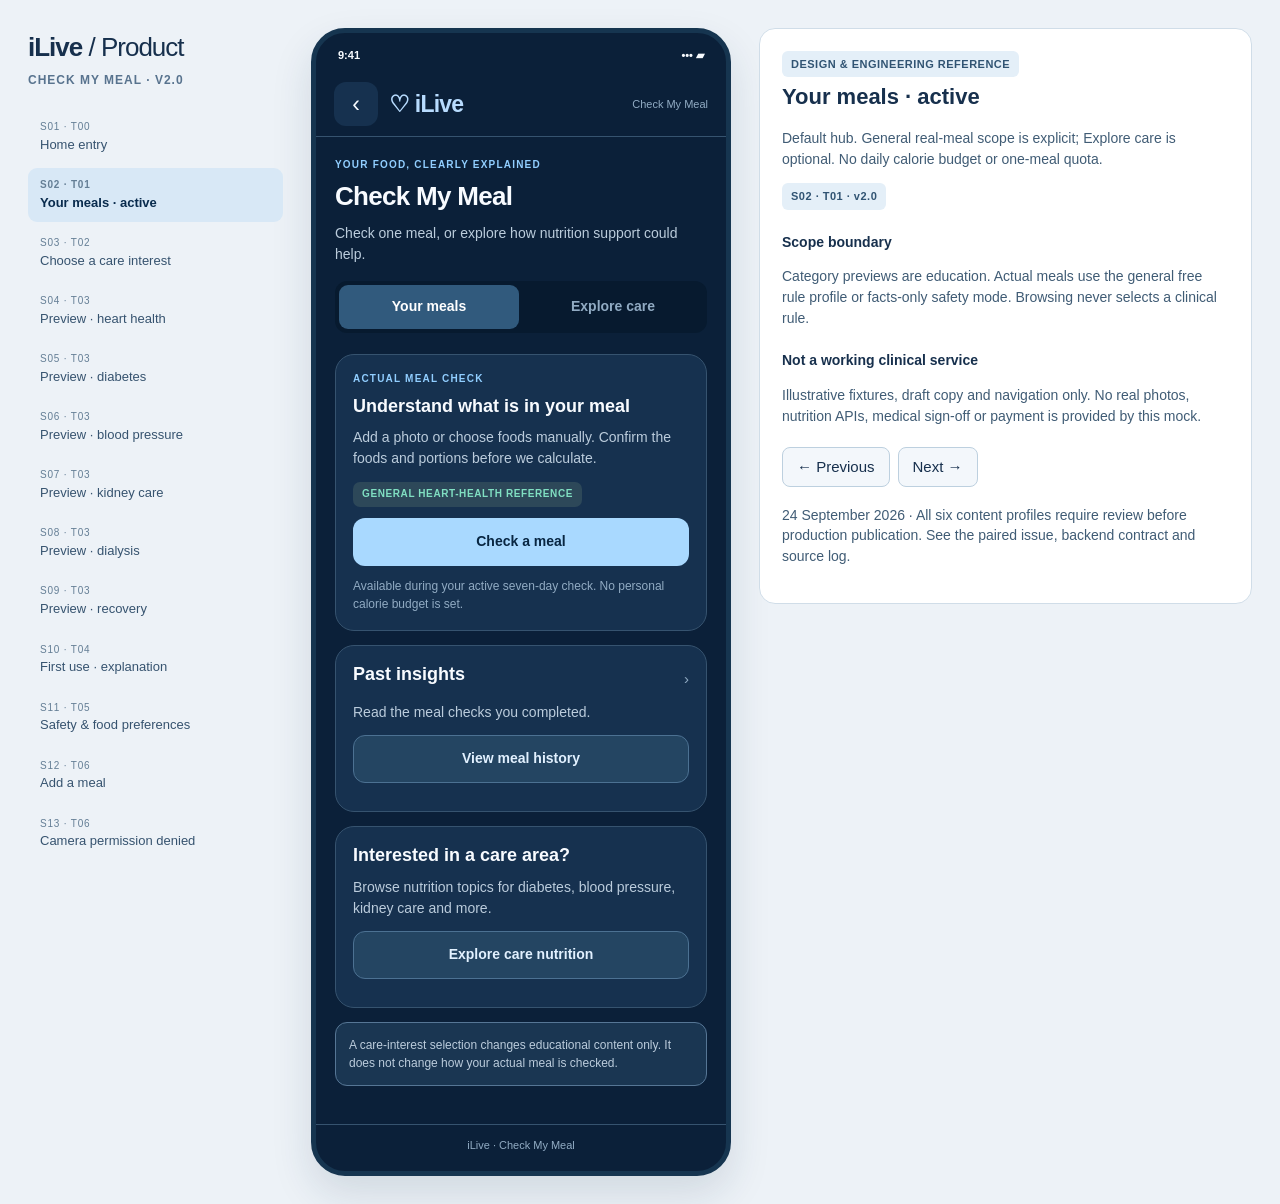
==== commit 9b7b24ca: "v2" ====
--- a/index.html
+++ b/index.html
@@ -1,13 +1,50 @@
-<!doctype html><html lang="en"><head><meta charset="utf-8"><meta name="viewport" content="width=device-width,initial-scale=1"><meta name="robots" content="noindex,nofollow,noarchive"><title>iLive — Check My Meal reference hub v2.0</title><link rel="stylesheet" href="portal.css"></head><body><div class="wrap"><header class="top"><div class="brand">iLive / Product reference</div><span class="badge">Team review · proposed v2.0</span></header>
-<section class="hero"><div class="eyebrow">Check My Meal · 24 September 2026</div><h1>One version. One shared reference.</h1><p>Explore the mobile screen states, check the paired PDF page and read the functional contract before making an implementation decision.</p><div class="actions"><a class="button" href="v2.0/UX/Check_My_Meal_v2.0.html#hub">Open interactive reference</a><a class="button secondary" href="v2.0/UX/Check_My_Meal_Mock_Screens_v2.0.pdf">Open matching PDF</a><a class="button secondary" href="#screens">Find a screen</a></div></section>
-<div class="note"><strong>Review reference only.</strong> The interactive file uses illustrative fixtures and sample navigation. It does not implement nutrition analysis, real photo upload, payments or every backend rule. Do not enter patient data. The original v2.0 files are unchanged; only this reference portal and deployment guidance are new.</div>
-<div class="grid"><section class="box"><h3>Explore the workflow</h3><p>Use the clickable reference for the two activities: Your meals and Explore care. The left menu opens individual states; the right panel explains their intended meaning.</p><a href="v2.0/UX/Check_My_Meal_v2.0.html#picker">Start care exploration →</a></section><section class="box"><h3>Check the rule, not only the picture</h3><p>The written issue and backend contract define required behaviour. If a click is only a demonstration or a rule is not visualised, do not infer a new product requirement.</p><a href="docs/01_Git_Issue_REPLACE_BODY_v2.0.html">Read the feature issue →</a></section><section class="box"><h3>Keep decisions traceable</h3><p>Reference v2.0 and the screen ID when giving feedback. Discuss uncertainty in the existing feature issue. A comment or mock change is not clinical or commercial approval.</p><a href="#feedback">Use the feedback format →</a></section></div>
-<h2>Requirements and execution</h2><p class="small">Browser-readable copies of the original Markdown; source files remain available from each page.</p><div class="readlinks"><a href="docs/00_START_HERE.html">Start here</a><a href="docs/01_Git_Issue_REPLACE_BODY_v2.0.html">Feature issue &amp; acceptance criteria</a><a href="docs/02_Backend_and_Mobile_Contract_v2.0.html">Backend &amp; mobile contract</a><a href="docs/03_Workflows_v2.0.html">Workflow specification</a><a href="docs/05_Content_Governance_v2.0.html">Content governance &amp; approval gates</a><a href="docs/06_Calculation_Contract_v2.0.html">General meal calculation contract</a><a href="docs/07_QA_Acceptance_v2.0.html">QA scenarios</a><a href="docs/08_Execution_Work_Packages_v2.0.html">Execution work packages</a><a href="docs/09_UX_Screen_Map_v2.0.html">Screen &amp; state inventory</a><a href="docs/10_Source_and_Change_Log_v2.0.html">Sources &amp; change log</a><a href="workflows.html">Three workflow diagrams</a><a href="v2.0/04_Content_Catalogue_v2.0.json">Six draft preview-content profiles (JSON)</a></div>
-<h2 id="screens">Screen-to-PDF reference</h2><p>27 screen states across 14 logical view templates. A state is not necessarily a new app page. PDF page links are paired with the actual PDF in this release.</p><label for="search" class="small">Find a state by name, ID, template or behaviour</label><input class="search" id="search" type="search" placeholder="For example: S05, expired, facts only, T03"><div class="tablebox"><table><thead><tr><th>State</th><th>Screen</th><th>Existing handoff note</th><th>Open or reference</th></tr></thead><tbody><tr><td>S01<br><span class="small">T00</span></td><td>Home entry</td><td>Keep the existing Home hierarchy. Only the Check My Meal entry is revised; adjacent modules are unchanged.</td><td><div class="slinks"><a href="v2.0/UX/Check_My_Meal_v2.0.html#home" target="_blank" rel="noopener">Interactive</a><a href="v2.0/UX/Check_My_Meal_Mock_Screens_v2.0.pdf#page=4" target="_blank" rel="noopener">PDF p. 4</a><a href="v2.0/UX/PNG/S01_Home_entry_v2.0.png" target="_blank" rel="noopener">PNG</a></div><button class="copy" data-id="S01" data-template="T00" data-title="Home entry" data-link="v2.0/UX/Check_My_Meal_v2.0.html#home" data-page="4">Copy review reference</button></td></tr><tr><td>S02<br><span class="small">T01</span></td><td>Your meals · active</td><td>Default hub. General real-meal scope is explicit; Explore care is optional. No daily calorie budget or one-meal quota.</td><td><div class="slinks"><a href="v2.0/UX/Check_My_Meal_v2.0.html#hub" target="_blank" rel="noopener">Interactive</a><a href="v2.0/UX/Check_My_Meal_Mock_Screens_v2.0.pdf#page=5" target="_blank" rel="noopener">PDF p. 5</a><a href="v2.0/UX/PNG/S02_Your_meals_active_v2.0.png" target="_blank" rel="noopener">PNG</a></div><button class="copy" data-id="S02" data-template="T01" data-title="Your meals · active" data-link="v2.0/UX/Check_My_Meal_v2.0.html#hub" data-page="5">Copy review reference</button></td></tr><tr><td>S03<br><span class="small">T02</span></td><td>Choose a care interest</td><td>Browsing only. Six draft categories demonstrate capability, not launch approval. Do not write selected interest to the clinical record.</td><td><div class="slinks"><a href="v2.0/UX/Check_My_Meal_v2.0.html#picker" target="_blank" rel="noopener">Interactive</a><a href="v2.0/UX/Check_My_Meal_Mock_Screens_v2.0.pdf#page=6" target="_blank" rel="noopener">PDF p. 6</a><a href="v2.0/UX/PNG/S03_Choose_a_care_interest_v2.0.png" target="_blank" rel="noopener">PNG</a></div><button class="copy" data-id="S03" data-template="T02" data-title="Choose a care interest" data-link="v2.0/UX/Check_My_Meal_v2.0.html#picker" data-page="6">Copy review reference</button></td></tr><tr><td>S04<br><span class="small">T03</span></td><td>Preview · heart health</td><td>One preview template. Every visible section belongs to this category and is labelled as education, not a personal diet.</td><td><div class="slinks"><a href="v2.0/UX/Check_My_Meal_v2.0.html#preview%3Alongevity" target="_blank" rel="noopener">Interactive</a><a href="v2.0/UX/Check_My_Meal_Mock_Screens_v2.0.pdf#page=7" target="_blank" rel="noopener">PDF p. 7</a><a href="v2.0/UX/PNG/S04_Preview_heart_health_v2.0.png" target="_blank" rel="noopener">PNG</a></div><button class="copy" data-id="S04" data-template="T03" data-title="Preview · heart health" data-link="v2.0/UX/Check_My_Meal_v2.0.html#preview%3Alongevity" data-page="7">Copy review reference</button></td></tr><tr><td>S05<br><span class="small">T03</span></td><td>Preview · diabetes</td><td>Category content changes, but the real-meal engine does not. A visible Your meals tab leads back to general checking.</td><td><div class="slinks"><a href="v2.0/UX/Check_My_Meal_v2.0.html#preview%3Adiabetes" target="_blank" rel="noopener">Interactive</a><a href="v2.0/UX/Check_My_Meal_Mock_Screens_v2.0.pdf#page=8" target="_blank" rel="noopener">PDF p. 8</a><a href="v2.0/UX/PNG/S05_Preview_diabetes_v2.0.png" target="_blank" rel="noopener">PNG</a></div><button class="copy" data-id="S05" data-template="T03" data-title="Preview · diabetes" data-link="v2.0/UX/Check_My_Meal_v2.0.html#preview%3Adiabetes" data-page="8">Copy review reference</button></td></tr><tr><td>S06<br><span class="small">T03</span></td><td>Preview · blood pressure</td><td>Three nutrient topics are supplied for this source profile. Do not force every category to show four chips.</td><td><div class="slinks"><a href="v2.0/UX/Check_My_Meal_v2.0.html#preview%3Ahypertension" target="_blank" rel="noopener">Interactive</a><a href="v2.0/UX/Check_My_Meal_Mock_Screens_v2.0.pdf#page=9" target="_blank" rel="noopener">PDF p. 9</a><a href="v2.0/UX/PNG/S06_Preview_blood_pressure_v2.0.png" target="_blank" rel="noopener">PNG</a></div><button class="copy" data-id="S06" data-template="T03" data-title="Preview · blood pressure" data-link="v2.0/UX/Check_My_Meal_v2.0.html#preview%3Ahypertension" data-page="9">Copy review reference</button></td></tr><tr><td>S07<br><span class="small">T03</span></td><td>Preview · kidney care</td><td>No specific mineral/protein/fluid limits or blanket food prescription. Do not mix this preview with a real-meal verdict.</td><td><div class="slinks"><a href="v2.0/UX/Check_My_Meal_v2.0.html#preview%3Ackd" target="_blank" rel="noopener">Interactive</a><a href="v2.0/UX/Check_My_Meal_Mock_Screens_v2.0.pdf#page=10" target="_blank" rel="noopener">PDF p. 10</a><a href="v2.0/UX/PNG/S07_Preview_kidney_care_v2.0.png" target="_blank" rel="noopener">PNG</a></div><button class="copy" data-id="S07" data-template="T03" data-title="Preview · kidney care" data-link="v2.0/UX/Check_My_Meal_v2.0.html#preview%3Ackd" data-page="10">Copy review reference</button></td></tr><tr><td>S08<br><span class="small">T03</span></td><td>Preview · dialysis</td><td>Separate content identity from non-dialysis. No medication/binder timing or personal treatment advice is published here.</td><td><div class="slinks"><a href="v2.0/UX/Check_My_Meal_v2.0.html#preview%3AckdDialysis" target="_blank" rel="noopener">Interactive</a><a href="v2.0/UX/Check_My_Meal_Mock_Screens_v2.0.pdf#page=11" target="_blank" rel="noopener">PDF p. 11</a><a href="v2.0/UX/PNG/S08_Preview_dialysis_v2.0.png" target="_blank" rel="noopener">PNG</a></div><button class="copy" data-id="S08" data-template="T03" data-title="Preview · dialysis" data-link="v2.0/UX/Check_My_Meal_v2.0.html#preview%3AckdDialysis" data-page="11">Copy review reference</button></td></tr><tr><td>S09<br><span class="small">T03</span></td><td>Preview · recovery</td><td>Recovery is a draft content category, not automatic recovery-programme enrolment or rehabilitation advice.</td><td><div class="slinks"><a href="v2.0/UX/Check_My_Meal_v2.0.html#preview%3Arecovery" target="_blank" rel="noopener">Interactive</a><a href="v2.0/UX/Check_My_Meal_Mock_Screens_v2.0.pdf#page=12" target="_blank" rel="noopener">PDF p. 12</a><a href="v2.0/UX/PNG/S09_Preview_recovery_v2.0.png" target="_blank" rel="noopener">PNG</a></div><button class="copy" data-id="S09" data-template="T03" data-title="Preview · recovery" data-link="v2.0/UX/Check_My_Meal_v2.0.html#preview%3Arecovery" data-page="12">Copy review reference</button></td></tr><tr><td>S10<br><span class="small">T04</span></td><td>First use · explanation</td><td>Shown before creating a real check. Consent text needs Privacy approval. Informational previews do not require image processing.</td><td><div class="slinks"><a href="v2.0/UX/Check_My_Meal_v2.0.html#consent" target="_blank" rel="noopener">Interactive</a><a href="v2.0/UX/Check_My_Meal_Mock_Screens_v2.0.pdf#page=13" target="_blank" rel="noopener">PDF p. 13</a><a href="v2.0/UX/PNG/S10_First_use_explanation_v2.0.png" target="_blank" rel="noopener">PNG</a></div><button class="copy" data-id="S10" data-template="T04" data-title="First use · explanation" data-link="v2.0/UX/Check_My_Meal_v2.0.html#consent" data-page="13">Copy review reference</button></td></tr><tr><td>S11<br><span class="small">T05</span></td><td>Safety &amp; food preferences</td><td>All six source fields remain explicit. This long page scrolls. No missing answer defaults to No/None; factual safety mode is derived by the server.</td><td><div class="slinks"><a href="v2.0/UX/Check_My_Meal_v2.0.html#safety" target="_blank" rel="noopener">Interactive</a><a href="v2.0/UX/Check_My_Meal_Mock_Screens_v2.0.pdf#page=14" target="_blank" rel="noopener">PDF p. 14</a><a href="v2.0/UX/PNG/S11_Safety_food_preferences_v2.0.png" target="_blank" rel="noopener">PNG</a></div><button class="copy" data-id="S11" data-template="T05" data-title="Safety &amp; food preferences" data-link="v2.0/UX/Check_My_Meal_v2.0.html#safety" data-page="14">Copy review reference</button></td></tr><tr><td>S12<br><span class="small">T06</span></td><td>Add a meal</td><td>Camera, gallery and manual entry plus an editable meal slot. This review mock never uploads a real image.</td><td><div class="slinks"><a href="v2.0/UX/Check_My_Meal_v2.0.html#input" target="_blank" rel="noopener">Interactive</a><a href="v2.0/UX/Check_My_Meal_Mock_Screens_v2.0.pdf#page=15" target="_blank" rel="noopener">PDF p. 15</a><a href="v2.0/UX/PNG/S12_Add_a_meal_v2.0.png" target="_blank" rel="noopener">PNG</a></div><button class="copy" data-id="S12" data-template="T06" data-title="Add a meal" data-link="v2.0/UX/Check_My_Meal_v2.0.html#input" data-page="15">Copy review reference</button></td></tr><tr><td>S13<br><span class="small">T06</span></td><td>Camera permission denied</td><td>Permission state variant, not a new nutrition flow. Offer gallery/manual routes and native settings guidance.</td><td><div class="slinks"><a href="v2.0/UX/Check_My_Meal_v2.0.html#permission" target="_blank" rel="noopener">Interactive</a><a href="v2.0/UX/Check_My_Meal_Mock_Screens_v2.0.pdf#page=16" target="_blank" rel="noopener">PDF p. 16</a><a href="v2.0/UX/PNG/S13_Camera_permission_denied_v2.0.png" target="_blank" rel="noopener">PNG</a></div><button class="copy" data-id="S13" data-template="T06" data-title="Camera permission denied" data-link="v2.0/UX/Check_My_Meal_v2.0.html#permission" data-page="16">Copy review reference</button></td></tr><tr><td>S14<br><span class="small">T07</span></td><td>Manual food catalogue</td><td>Approved searchable preparation records. Search/add/edit interactions need existing catalogue identifiers, not model-created nutrient values.</td><td><div class="slinks"><a href="v2.0/UX/Check_My_Meal_v2.0.html#search" target="_blank" rel="noopener">Interactive</a><a href="v2.0/UX/Check_My_Meal_Mock_Screens_v2.0.pdf#page=17" target="_blank" rel="noopener">PDF p. 17</a><a href="v2.0/UX/PNG/S14_Manual_food_catalogue_v2.0.png" target="_blank" rel="noopener">PNG</a></div><button class="copy" data-id="S14" data-template="T07" data-title="Manual food catalogue" data-link="v2.0/UX/Check_My_Meal_v2.0.html#search" data-page="17">Copy review reference</button></td></tr><tr><td>S15<br><span class="small">T08</span></td><td>Food &amp; portion editor</td><td>Update preparation/quantity from governed choices. Confirmation is invalidated by every edit; no zero or missing portion.</td><td><div class="slinks"><a href="v2.0/UX/Check_My_Meal_v2.0.html#editor" target="_blank" rel="noopener">Interactive</a><a href="v2.0/UX/Check_My_Meal_Mock_Screens_v2.0.pdf#page=18" target="_blank" rel="noopener">PDF p. 18</a><a href="v2.0/UX/PNG/S15_Food_portion_editor_v2.0.png" target="_blank" rel="noopener">PNG</a></div><button class="copy" data-id="S15" data-template="T08" data-title="Food &amp; portion editor" data-link="v2.0/UX/Check_My_Meal_v2.0.html#editor" data-page="18">Copy review reference</button></td></tr><tr><td>S16<br><span class="small">T09</span></td><td>Recognition in progress</td><td>Identity/portion candidates only. Cancellation terminates work. No clinician-review wording; no nutrient verdict before confirmation.</td><td><div class="slinks"><a href="v2.0/UX/Check_My_Meal_v2.0.html#progress" target="_blank" rel="noopener">Interactive</a><a href="v2.0/UX/Check_My_Meal_Mock_Screens_v2.0.pdf#page=19" target="_blank" rel="noopener">PDF p. 19</a><a href="v2.0/UX/PNG/S16_Recognition_in_progress_v2.0.png" target="_blank" rel="noopener">PNG</a></div><button class="copy" data-id="S16" data-template="T09" data-title="Recognition in progress" data-link="v2.0/UX/Check_My_Meal_v2.0.html#progress" data-page="19">Copy review reference</button></td></tr><tr><td>S17<br><span class="small">T10</span></td><td>Confirmation · unresolved</td><td>An unresolved item disables calculation. User must map, replace or explicitly remove it. No guess or silent omission.</td><td><div class="slinks"><a href="v2.0/UX/Check_My_Meal_v2.0.html#confirm-unresolved" target="_blank" rel="noopener">Interactive</a><a href="v2.0/UX/Check_My_Meal_Mock_Screens_v2.0.pdf#page=20" target="_blank" rel="noopener">PDF p. 20</a><a href="v2.0/UX/PNG/S17_Confirmation_unresolved_v2.0.png" target="_blank" rel="noopener">PNG</a></div><button class="copy" data-id="S17" data-template="T10" data-title="Confirmation · unresolved" data-link="v2.0/UX/Check_My_Meal_v2.0.html#confirm-unresolved" data-page="20">Copy review reference</button></td></tr><tr><td>S18<br><span class="small">T10</span></td><td>Confirmation · ready</td><td>Explicit confirmation required even with high-confidence image recognition. One server revision produces one immutable result.</td><td><div class="slinks"><a href="v2.0/UX/Check_My_Meal_v2.0.html#confirm" target="_blank" rel="noopener">Interactive</a><a href="v2.0/UX/Check_My_Meal_Mock_Screens_v2.0.pdf#page=21" target="_blank" rel="noopener">PDF p. 21</a><a href="v2.0/UX/PNG/S18_Confirmation_ready_v2.0.png" target="_blank" rel="noopener">PNG</a></div><button class="copy" data-id="S18" data-template="T10" data-title="Confirmation · ready" data-link="v2.0/UX/Check_My_Meal_v2.0.html#confirm" data-page="21">Copy review reference</button></td></tr><tr><td>S19<br><span class="small">T11</span></td><td>General meal result</td><td>Illustrative numeric fixture, not a real meal. Server supplies all rows and observations; preview category is absent from the analysis context.</td><td><div class="slinks"><a href="v2.0/UX/Check_My_Meal_v2.0.html#result" target="_blank" rel="noopener">Interactive</a><a href="v2.0/UX/Check_My_Meal_Mock_Screens_v2.0.pdf#page=22" target="_blank" rel="noopener">PDF p. 22</a><a href="v2.0/UX/PNG/S19_General_meal_result_v2.0.png" target="_blank" rel="noopener">PNG</a></div><button class="copy" data-id="S19" data-template="T11" data-title="General meal result" data-link="v2.0/UX/Check_My_Meal_v2.0.html#result" data-page="22">Copy review reference</button></td></tr><tr><td>S20<br><span class="small">T11</span></td><td>Nutrient facts only</td><td>Same result template, safety variant. No targets, traffic lights, suitability judgement, suggestions or glucose-impact category.</td><td><div class="slinks"><a href="v2.0/UX/Check_My_Meal_v2.0.html#facts" target="_blank" rel="noopener">Interactive</a><a href="v2.0/UX/Check_My_Meal_Mock_Screens_v2.0.pdf#page=23" target="_blank" rel="noopener">PDF p. 23</a><a href="v2.0/UX/PNG/S20_Nutrient_facts_only_v2.0.png" target="_blank" rel="noopener">PNG</a></div><button class="copy" data-id="S20" data-template="T11" data-title="Nutrient facts only" data-link="v2.0/UX/Check_My_Meal_v2.0.html#facts" data-page="23">Copy review reference</button></td></tr><tr><td>S21<br><span class="small">T12</span></td><td>Meal history</td><td>Only completed checks. Multiple entries in one meal slot are allowed; these are not proof of consumption or a daily intake total.</td><td><div class="slinks"><a href="v2.0/UX/Check_My_Meal_v2.0.html#history" target="_blank" rel="noopener">Interactive</a><a href="v2.0/UX/Check_My_Meal_Mock_Screens_v2.0.pdf#page=24" target="_blank" rel="noopener">PDF p. 24</a><a href="v2.0/UX/PNG/S21_Meal_history_v2.0.png" target="_blank" rel="noopener">PNG</a></div><button class="copy" data-id="S21" data-template="T12" data-title="Meal history" data-link="v2.0/UX/Check_My_Meal_v2.0.html#history" data-page="24">Copy review reference</button></td></tr><tr><td>S22<br><span class="small">T11</span></td><td>Historical result detail</td><td>Original result and original context. Changing browsing category or current rules never rewrites history. Edit creates a new authorised draft.</td><td><div class="slinks"><a href="v2.0/UX/Check_My_Meal_v2.0.html#historical" target="_blank" rel="noopener">Interactive</a><a href="v2.0/UX/Check_My_Meal_Mock_Screens_v2.0.pdf#page=25" target="_blank" rel="noopener">PDF p. 25</a><a href="v2.0/UX/PNG/S22_Historical_result_detail_v2.0.png" target="_blank" rel="noopener">PNG</a></div><button class="copy" data-id="S22" data-template="T11" data-title="Historical result detail" data-link="v2.0/UX/Check_My_Meal_v2.0.html#historical" data-page="25">Copy review reference</button></td></tr><tr><td>S23<br><span class="small">T13</span></td><td>Free analysis ended</td><td>New camera/gallery/manual analysis is locked. History and approved care previews remain readable. No timer restart from browsing/purchase.</td><td><div class="slinks"><a href="v2.0/UX/Check_My_Meal_v2.0.html#expired" target="_blank" rel="noopener">Interactive</a><a href="v2.0/UX/Check_My_Meal_Mock_Screens_v2.0.pdf#page=26" target="_blank" rel="noopener">PDF p. 26</a><a href="v2.0/UX/PNG/S23_Free_analysis_ended_v2.0.png" target="_blank" rel="noopener">PNG</a></div><button class="copy" data-id="S23" data-template="T13" data-title="Free analysis ended" data-link="v2.0/UX/Check_My_Meal_v2.0.html#expired" data-page="26">Copy review reference</button></td></tr><tr><td>S24<br><span class="small">T03</span></td><td>Preview · paid order pending</td><td>Commercial state variant. Replace Explore plans with Track activation; preview selection cannot create a second primary order.</td><td><div class="slinks"><a href="v2.0/UX/Check_My_Meal_v2.0.html#pending" target="_blank" rel="noopener">Interactive</a><a href="v2.0/UX/Check_My_Meal_Mock_Screens_v2.0.pdf#page=27" target="_blank" rel="noopener">PDF p. 27</a><a href="v2.0/UX/PNG/S24_Preview_paid_order_pending_v2.0.png" target="_blank" rel="noopener">PNG</a></div><button class="copy" data-id="S24" data-template="T03" data-title="Preview · paid order pending" data-link="v2.0/UX/Check_My_Meal_v2.0.html#pending" data-page="27">Copy review reference</button></td></tr><tr><td>S25<br><span class="small">T03</span></td><td>Preview content unavailable</td><td>No stale revoked, partial or unrelated-category content. Other permitted activities remain available. Unknown required blocks fail safely.</td><td><div class="slinks"><a href="v2.0/UX/Check_My_Meal_v2.0.html#unavailable" target="_blank" rel="noopener">Interactive</a><a href="v2.0/UX/Check_My_Meal_Mock_Screens_v2.0.pdf#page=28" target="_blank" rel="noopener">PDF p. 28</a><a href="v2.0/UX/PNG/S25_Preview_content_unavailable_v2.0.png" target="_blank" rel="noopener">PNG</a></div><button class="copy" data-id="S25" data-template="T03" data-title="Preview content unavailable" data-link="v2.0/UX/Check_My_Meal_v2.0.html#unavailable" data-page="28">Copy review reference</button></td></tr><tr><td>S26<br><span class="small">T09</span></td><td>Meal recognition failure</td><td>No sample-meal substitution. Retry/manual recovery uses the original attempt deadline. A new draft requires new authorisation.</td><td><div class="slinks"><a href="v2.0/UX/Check_My_Meal_v2.0.html#error" target="_blank" rel="noopener">Interactive</a><a href="v2.0/UX/Check_My_Meal_Mock_Screens_v2.0.pdf#page=29" target="_blank" rel="noopener">PDF p. 29</a><a href="v2.0/UX/PNG/S26_Meal_recognition_failure_v2.0.png" target="_blank" rel="noopener">PNG</a></div><button class="copy" data-id="S26" data-template="T09" data-title="Meal recognition failure" data-link="v2.0/UX/Check_My_Meal_v2.0.html#error" data-page="29">Copy review reference</button></td></tr><tr><td>S27<br><span class="small">T12</span></td><td>Empty meal history</td><td>History empty state; no fabricated examples in personal records. Illustrative review fixtures are not production records.</td><td><div class="slinks"><a href="v2.0/UX/Check_My_Meal_v2.0.html#empty" target="_blank" rel="noopener">Interactive</a><a href="v2.0/UX/Check_My_Meal_Mock_Screens_v2.0.pdf#page=30" target="_blank" rel="noopener">PDF p. 30</a><a href="v2.0/UX/PNG/S27_Empty_meal_history_v2.0.png" target="_blank" rel="noopener">PNG</a></div><button class="copy" data-id="S27" data-template="T12" data-title="Empty meal history" data-link="v2.0/UX/Check_My_Meal_v2.0.html#empty" data-page="30">Copy review reference</button></td></tr></tbody></table></div><p id="count" class="small" aria-live="polite">27 states shown</p>
-<h2 id="feedback">Feedback without assumptions</h2><p>Copy a screen reference above, then add the question and proposed resolution in the existing Git issue. This portal does not store or submit feedback.</p><textarea class="feedback" id="feedbackText" readonly aria-label="Copyable review reference">Baseline: Check My Meal v2.0
-Screen: [Sxx / Txx]
-Question or observed mismatch:
-Proposed change:
-Owner / approval needed:
-Decision status: OPEN</textarea><p class="small" id="copyStatus" role="status">A copied reference includes the screen URL and paired PDF page. Copyable deployment links become shareable only after hosting and access control are configured.</p>
-<footer>Hosting wrapper v1.0 · Product/UX baseline v2.0 remains unchanged. Proposed, not approved for production. Your Diet is outside this module's change scope. <a href="SOURCE_MANIFEST.json">Original-file checksums</a>. Search-engine exclusion is not access protection; configure authentication at the host.</footer></div><script src="portal.js"></script></body></html>+<!doctype html><html lang="en"><head><meta charset="utf-8"><meta name="viewport" content="width=device-width, initial-scale=1"><title>iLive · Check My Meal v2.0</title><style>
+:root{--bg:#0b2039;--card:#16314f;--raised:#214160;--ink:#f8fbff;--muted:#bbccdc;--dim:#91abc3;--line:#36536f;--blue:#91ceff;--mint:#80dfc2;--amber:#ffdc91;--red:#ffb3b7}
+*{box-sizing:border-box}body{margin:0;background:#edf2f7;color:#17304d;font-family:Arial,Helvetica,sans-serif;font-size:15px;line-height:1.48}button,input,select{font:inherit}button{cursor:pointer}button:focus-visible,input:focus-visible,select:focus-visible{outline:3px solid #61c7ff;outline-offset:3px} .shell{max-width:1360px;margin:auto;padding:28px;display:grid;grid-template-columns:255px 420px minmax(250px,1fr);gap:28px;align-items:start} .side{position:sticky;top:20px;max-height:94vh;overflow:auto}.brand{font-size:26px;font-weight:800;letter-spacing:-1px}.edition{font-size:12px;font-weight:700;letter-spacing:1px;color:#58738e;text-transform:uppercase;margin:6px 0 20px}.navbtn{display:block;width:100%;text-align:left;padding:10px 12px;border:0;border-radius:9px;background:transparent;color:#36536f;font-size:13px;margin-bottom:4px}.navbtn.active{background:#d8e8f6;color:#092b4d;font-weight:700}.navbtn span{font-size:10px;display:block;letter-spacing:.8px;color:#647e95}.panel{border:1px solid #d0dde8;border-radius:16px;padding:22px;background:#fff}.panel h2{font-size:22px;margin:4px 0 10px}.panel h3{margin-top:22px;font-size:14px}.panel p{font-size:14px;color:#405c75}.tag{display:inline-block;padding:5px 9px;border-radius:6px;background:#e4eff8;color:#315473;font-size:11px;font-weight:700;letter-spacing:.5px}.right{position:sticky;top:24px}.controls{display:flex;gap:8px;margin-top:20px}.controls button{min-height:40px;padding:8px 14px;border:1px solid #bdd0df;background:#f3f7fb;border-radius:8px;color:#17304d}
+.phone{background:var(--bg);color:var(--ink);border:5px solid #163550;border-radius:34px;overflow:hidden;width:420px;min-height:880px;box-shadow:0 18px 40px #16314f22}.status{padding:14px 22px 9px;display:flex;justify-content:space-between;font-weight:700;font-size:11px}.appbar{display:flex;align-items:center;gap:11px;padding:10px 18px;border-bottom:1px solid var(--line);min-height:58px}.logomark{font-size:23px;letter-spacing:-.8px;font-weight:700;color:#b8dcff}.sub{font-size:11px;color:var(--dim);margin-left:auto}.back{display:inline-flex;align-items:center;justify-content:center;border:0;border-radius:12px;background:var(--card);color:var(--ink);width:44px;height:44px;font-size:23px;flex-shrink:0}.body{padding:21px 19px 24px;min-height:713px}.body h1{font-size:26px;line-height:1.18;letter-spacing:-.7px;margin:8px 0 11px}.body h2{font-size:18px;line-height:1.3;margin:0 0 9px}.body p{margin:7px 0 12px;font-size:14px;color:var(--muted);line-height:1.5}.eyebrow{font-size:10px;letter-spacing:1.2px;text-transform:uppercase;font-weight:800;color:var(--blue);margin-bottom:8px}.caption{font-size:12px!important;color:var(--dim)!important;line-height:1.5!important}.card{background:var(--card);border:1px solid var(--line);padding:17px;border-radius:19px;margin:14px 0}.card.soft{background:#133847;border-color:#32735f}.card.warn{background:#3a3440;border-color:#927647}.card.error{background:#402e41;border-color:#965965}.card p:last-child{margin-bottom:0}.row{display:flex;align-items:center;justify-content:space-between;gap:10px}.chips{display:flex;flex-wrap:wrap;gap:7px;margin-top:12px}.chip{display:inline-block;background:#2b4a68;color:#d3e9ff;padding:6px 10px;border-radius:20px;font-size:12px;font-weight:700}.pill{display:inline-block;background:#2d4859;color:var(--mint);padding:5px 9px;border-radius:7px;font-size:10px;font-weight:800;letter-spacing:.6px}.previewlabel{display:inline-block;background:#5b4825;color:#ffe0a4;font-weight:800;font-size:10px;letter-spacing:.7px;padding:7px 9px;border-radius:8px}.tabs{display:flex;padding:4px;background:#071a2f;border-radius:12px;gap:4px;margin:16px 0 21px}.tabs button{width:50%;border:0;background:transparent;color:var(--dim);border-radius:9px;min-height:44px;font-size:14px;font-weight:700}.tabs button.sel{background:#315a7d;color:#fff}.btn{width:100%;min-height:48px;display:flex;align-items:center;justify-content:center;border:0;border-radius:12px;background:#a9d9ff;color:#082642;font-size:14px;font-weight:800;padding:12px 14px;margin:11px 0;line-height:1.25;text-align:center}.btn.secondary{background:#244562;color:#e2f1ff;border:1px solid #4c7192}.btn.link{background:transparent;color:var(--blue);border:0;margin:3px 0}.btn:disabled{background:#2b3d51;color:#91a2b4;cursor:not-allowed;border:1px solid #435970}.textbtn{border:0;background:transparent;color:var(--blue);min-height:44px;padding:5px 0;font-size:12px;font-weight:700}.divider{height:1px;background:var(--line);margin:15px 0}.listrow{padding:12px 0;border-top:1px solid var(--line)}.listrow:first-child{border:0;padding-top:0}.listrow strong{font-size:14px;line-height:1.35;display:block}.listrow small{display:block;color:var(--muted);font-size:12px;margin-top:4px}.num{border-radius:9px;background:#294c6c;min-width:28px;height:28px;display:flex;align-items:center;justify-content:center;font-size:12px;color:var(--blue)}.topic{display:flex;gap:10px;align-items:flex-start;margin:14px 0;font-size:14px;line-height:1.45;color:#e3edf8}.topic .num{margin-top:0}.notice{padding:13px;border:1px solid #567695;border-radius:12px;background:#1a3652;color:var(--muted);font-size:12px;line-height:1.5;margin:14px 0}.bottom{font-size:11px;color:var(--dim);text-align:center;padding:12px 16px 18px;border-top:1px solid var(--line)}.home-strip{padding:13px;border:1px dashed #526a80;border-radius:12px;color:var(--dim);font-size:13px;margin:13px 0}.feature{border:1px solid #71b4de;background:#16425c}.roundicon{height:44px;width:44px;border-radius:13px;background:#2c5a76;display:flex;align-items:center;justify-content:center;font-size:20px}.topicsbutton{width:100%;border:1px solid var(--line);background:var(--card);color:var(--ink);border-radius:14px;padding:13px 14px;text-align:left;margin:8px 0;min-height:64px}.topicsbutton strong{display:block;font-size:14px}.topicsbutton small{display:block;color:var(--dim);font-size:11px;margin-top:3px}.field{margin:17px 0}.field label{display:block;font-size:14px;font-weight:700;margin-bottom:8px}.field input,.field select{width:100%;padding:12px;border-radius:10px;border:1px solid #5b7691;background:#122c46;color:#fff;min-height:46px;font-size:14px}.options{display:flex;flex-wrap:wrap;gap:7px}.opt{min-height:44px;min-width:44px;border:1px solid #597490;border-radius:9px;padding:9px 11px;background:#16314f;color:#c9d9e9;font-size:12px}.opt.chosen{background:#345e76;border-color:#9ad7ec;color:white}.checkline{display:flex;gap:9px;align-items:flex-start;font-size:13px;margin:14px 0;color:#d5e4f1}.checkline input{width:20px;height:20px;flex-shrink:0}.progress-ring{width:90px;height:90px;border:8px solid #2a4b68;border-right-color:#85cfff;border-top-color:#85cfff;border-radius:50%;margin:28px auto}.center{text-align:center}.metric{display:flex;align-items:center;justify-content:space-between;gap:10px;border-top:1px solid var(--line);padding:12px 0;font-size:13px}.metric:first-child{border:0}.metric strong{font-size:16px;white-space:nowrap}.metric small{display:block;color:var(--dim);font-size:11px;margin-top:3px}.fixture{background:#173347;border:1px dashed #587893;border-radius:8px;color:#bfdbed;padding:8px 10px;font-size:10px;margin:9px 0}.twobtn{display:grid;grid-template-columns:1fr 1fr;gap:8px}.twobtn .btn{margin:5px 0}.fooddisc{height:48px;width:48px;flex-shrink:0;border-radius:14px;background:#385366;color:#b7dcf0;display:flex;align-items:center;justify-content:center;font-weight:700;font-size:16px}.tone-amber{color:var(--amber)}.tick{color:var(--mint);font-size:17px}.muted{color:var(--dim)}.infoline{font-size:12px;line-height:1.5;color:var(--muted);margin:8px 0}.fine{font-size:10px;color:#627c92;margin-top:18px}.fieldlegend{font-size:12px;color:var(--dim);margin-top:4px}
+@media(max-width:1100px){.shell{grid-template-columns:210px 420px}.right{grid-column:1/-1;position:static}.side{max-height:90vh}}@media(max-width:710px){.shell{display:block;padding:12px}.side{position:static;max-height:190px;margin-bottom:20px}.phone{width:min(420px,100%);margin:auto}.right{margin-top:20px}.panel{padding:16px}} .render .shell{display:block;padding:0;max-width:none}.render .side,.render .right{display:none}.render .phone{box-shadow:none}.render{background:white}
+</style></head><body><main class="shell"><aside class="side"><div class="brand">iLive<span style="font-weight:400"> / Product</span></div><div class="edition">Check My Meal · v2.0</div><nav id="nav" aria-label="Review scenarios"></nav></aside><section class="phone" id="phone" aria-label="Mobile screen preview"><div class="status"><span>9:41</span><span>•••  ▰</span></div><div class="appbar"><button class="back" aria-label="Back to hub" onclick="show('hub')">‹</button><span class="logomark">♡ iLive</span><span class="sub">Check My Meal</span></div><div class="body" id="screen"></div><div class="bottom">iLive · Check My Meal</div></section><aside class="right panel"><span class="tag">DESIGN & ENGINEERING REFERENCE</span><h2 id="reviewtitle"></h2><p id="reviewnote"></p><div class="tag" id="reviewid"></div><h3>Scope boundary</h3><p>Category previews are education. Actual meals use the general free rule profile or facts-only safety mode. Browsing never selects a clinical rule.</p><h3>Not a working clinical service</h3><p>Illustrative fixtures, draft copy and navigation only. No real photos, nutrition APIs, medical sign-off or payment is provided by this mock.</p><div class="controls"><button onclick="step(-1)">← Previous</button><button onclick="step(1)">Next →</button></div><p class="fine">24 September 2026 · All six content profiles require review before production publication. See the paired issue, backend contract and source log.</p></aside></main><script>
+const PROFILES=[{"id": "longevity", "title": "Heart health & prevention", "sourceLabel": "Longevity and prevention", "keys": ["satfat", "fiber", "sugar", "sodium"], "labels": ["Saturated fat", "Fibre", "Free sugars", "Salt (sodium)"], "lead": "Explore the food topics considered in heart-health nutrition support.", "topics": ["Food composition and everyday eating patterns", "Fibre sources and the types of fat in a meal", "How food preferences can shape an individual plan"], "caution": "This preview is not a personal diet or a judgement of your meal.", "contentVersion": "2.0-draft", "clinicalStatus": "PENDING_APPROVAL", "productionEnabled": false, "mode": "CARE_PREVIEW", "diagnosisEffect": "NONE", "enrolmentEffect": "NONE", "analysisRuleEffect": "NONE", "source": "S02: FRX_RULES.longevity", "labelsStatus": "PROPOSED_EDITORIAL_ALIGNMENT", "benefitText": "Review the nutrition benefits included in available iLive Care plans. Individual support depends on the plan and clinical assessment.", "sections": ["PREVIEW_HEADER", "NUTRIENT_TOPICS", "TOPICS_TO_DISCUSS", "IMPORTANT_CONTEXT", "HOW_TARGETS_ARE_SET", "CARE_ACTION"]}, {"id": "diabetes", "title": "Diabetes", "sourceLabel": "Diabetes", "keys": ["carb", "sugar", "fiber", "protein"], "labels": ["Carbohydrate", "Free sugars", "Fibre", "Protein"], "lead": "Explore what nutrition support for diabetes can consider.", "topics": ["Carbohydrate amounts and meal patterns", "The role of fibre and protein in the meal", "How medicines, preferences and other conditions inform individual advice"], "caution": "This preview does not predict your glucose response or advise a medicine change.", "contentVersion": "2.0-draft", "clinicalStatus": "PENDING_APPROVAL", "productionEnabled": false, "mode": "CARE_PREVIEW", "diagnosisEffect": "NONE", "enrolmentEffect": "NONE", "analysisRuleEffect": "NONE", "source": "S02: FRX_RULES.diabetes", "labelsStatus": "PROPOSED_EDITORIAL_ALIGNMENT", "benefitText": "Review the nutrition benefits included in available iLive Care plans. Individual support depends on the plan and clinical assessment.", "sections": ["PREVIEW_HEADER", "NUTRIENT_TOPICS", "TOPICS_TO_DISCUSS", "IMPORTANT_CONTEXT", "HOW_TARGETS_ARE_SET", "CARE_ACTION"]}, {"id": "hypertension", "title": "High blood pressure", "sourceLabel": "High blood pressure", "keys": ["sodium", "satfat", "potassium"], "labels": ["Salt (sodium)", "Saturated fat", "Potassium"], "lead": "Explore the food topics considered in blood-pressure care.", "topics": ["Salt sources in meals and packaged foods", "Food choices, preparation and overall eating pattern", "Other health conditions and medicines considered together"], "caution": "Do not interpret a nutrient topic as an instruction to increase or restrict it.", "contentVersion": "2.0-draft", "clinicalStatus": "PENDING_APPROVAL", "productionEnabled": false, "mode": "CARE_PREVIEW", "diagnosisEffect": "NONE", "enrolmentEffect": "NONE", "analysisRuleEffect": "NONE", "source": "S02: FRX_RULES.hypertension", "labelsStatus": "PROPOSED_EDITORIAL_ALIGNMENT", "benefitText": "Review the nutrition benefits included in available iLive Care plans. Individual support depends on the plan and clinical assessment.", "sections": ["PREVIEW_HEADER", "NUTRIENT_TOPICS", "TOPICS_TO_DISCUSS", "IMPORTANT_CONTEXT", "HOW_TARGETS_ARE_SET", "CARE_ACTION"]}, {"id": "ckd", "title": "Kidney care · not on dialysis", "sourceLabel": "Kidney disease", "keys": ["potassium", "phosphorus", "sodium", "protein"], "labels": ["Potassium", "Phosphate", "Salt (sodium)", "Protein"], "lead": "See why kidney nutrition support needs individual review.", "topics": ["The kidney-care context and available clinical information", "Protein, mineral and salt topics considered together", "How an individual plan differs from a general food list"], "caution": "No protein, mineral or fluid limit is prescribed in this preview. Follow your own care team’s advice.", "contentVersion": "2.0-draft", "clinicalStatus": "PENDING_APPROVAL", "productionEnabled": false, "mode": "CARE_PREVIEW", "diagnosisEffect": "NONE", "enrolmentEffect": "NONE", "analysisRuleEffect": "NONE", "source": "S02: FRX_RULES.ckd", "labelsStatus": "PROPOSED_EDITORIAL_ALIGNMENT", "benefitText": "Review the nutrition benefits included in available iLive Care plans. Individual support depends on the plan and clinical assessment.", "sections": ["PREVIEW_HEADER", "NUTRIENT_TOPICS", "TOPICS_TO_DISCUSS", "IMPORTANT_CONTEXT", "HOW_TARGETS_ARE_SET", "CARE_ACTION"]}, {"id": "ckdDialysis", "title": "Kidney care · dialysis", "sourceLabel": "Kidney disease on dialysis", "keys": ["potassium", "phosphorus", "protein", "sodium"], "labels": ["Potassium", "Phosphate", "Protein", "Salt (sodium)"], "lead": "Explore nutrition support in the context of dialysis care.", "topics": ["Dialysis context and the person’s nutritional needs", "Protein and mineral topics reviewed together", "Meal preferences and prescribed instructions considered in one plan"], "caution": "This preview does not change medicines, binder timing, fluid limits or your prescribed diet.", "contentVersion": "2.0-draft", "clinicalStatus": "PENDING_APPROVAL", "productionEnabled": false, "mode": "CARE_PREVIEW", "diagnosisEffect": "NONE", "enrolmentEffect": "NONE", "analysisRuleEffect": "NONE", "source": "S02: FRX_RULES.ckdDialysis", "labelsStatus": "PROPOSED_EDITORIAL_ALIGNMENT", "benefitText": "Review the nutrition benefits included in available iLive Care plans. Individual support depends on the plan and clinical assessment.", "sections": ["PREVIEW_HEADER", "NUTRIENT_TOPICS", "TOPICS_TO_DISCUSS", "IMPORTANT_CONTEXT", "HOW_TARGETS_ARE_SET", "CARE_ACTION"]}, {"id": "recovery", "title": "Recovery after hospital care", "sourceLabel": "Recovery after surgery or hospital", "keys": ["protein", "kcal", "fiber"], "labels": ["Protein", "Calories", "Fibre"], "lead": "Explore the role of nutrition support during recovery.", "topics": ["Food intake, appetite and the recovery context", "Protein, energy and everyday meal choices", "Other conditions and discharge instructions considered together"], "caution": "Recovery needs individual assessment. This is not a rehabilitation or post-surgery prescription.", "contentVersion": "2.0-draft", "clinicalStatus": "PENDING_APPROVAL", "productionEnabled": false, "mode": "CARE_PREVIEW", "diagnosisEffect": "NONE", "enrolmentEffect": "NONE", "analysisRuleEffect": "NONE", "source": "S02: FRX_RULES.recovery", "labelsStatus": "PROPOSED_EDITORIAL_ALIGNMENT", "benefitText": "Review the nutrition benefits included in available iLive Care plans. Individual support depends on the plan and clinical assessment.", "sections": ["PREVIEW_HEADER", "NUTRIENT_TOPICS", "TOPICS_TO_DISCUSS", "IMPORTANT_CONTEXT", "HOW_TARGETS_ARE_SET", "CARE_ACTION"]}]; const SCENARIOS=[{"id": "S01", "title": "Home entry", "view": "home", "template": "T00", "note": "Keep the existing Home hierarchy. Only the Check My Meal entry is revised; adjacent modules are unchanged."}, {"id": "S02", "title": "Your meals · active", "view": "hub", "template": "T01", "note": "Default hub. General real-meal scope is explicit; Explore care is optional. No daily calorie budget or one-meal quota."}, {"id": "S03", "title": "Choose a care interest", "view": "picker", "template": "T02", "note": "Browsing only. Six draft categories demonstrate capability, not launch approval. Do not write selected interest to the clinical record."}, {"id": "S04", "title": "Preview · heart health", "view": "preview:longevity", "template": "T03", "note": "One preview template. Every visible section belongs to this category and is labelled as education, not a personal diet."}, {"id": "S05", "title": "Preview · diabetes", "view": "preview:diabetes", "template": "T03", "note": "Category content changes, but the real-meal engine does not. A visible Your meals tab leads back to general checking."}, {"id": "S06", "title": "Preview · blood pressure", "view": "preview:hypertension", "template": "T03", "note": "Three nutrient topics are supplied for this source profile. Do not force every category to show four chips."}, {"id": "S07", "title": "Preview · kidney care", "view": "preview:ckd", "template": "T03", "note": "No specific mineral/protein/fluid limits or blanket food prescription. Do not mix this preview with a real-meal verdict."}, {"id": "S08", "title": "Preview · dialysis", "view": "preview:ckdDialysis", "template": "T03", "note": "Separate content identity from non-dialysis. No medication/binder timing or personal treatment advice is published here."}, {"id": "S09", "title": "Preview · recovery", "view": "preview:recovery", "template": "T03", "note": "Recovery is a draft content category, not automatic recovery-programme enrolment or rehabilitation advice."}, {"id": "S10", "title": "First use · explanation", "view": "consent", "template": "T04", "note": "Shown before creating a real check. Consent text needs Privacy approval. Informational previews do not require image processing."}, {"id": "S11", "title": "Safety & food preferences", "view": "safety", "template": "T05", "note": "All six source fields remain explicit. This long page scrolls. No missing answer defaults to No/None; factual safety mode is derived by the server."}, {"id": "S12", "title": "Add a meal", "view": "input", "template": "T06", "note": "Camera, gallery and manual entry plus an editable meal slot. This review mock never uploads a real image."}, {"id": "S13", "title": "Camera permission denied", "view": "permission", "template": "T06", "note": "Permission state variant, not a new nutrition flow. Offer gallery/manual routes and native settings guidance."}, {"id": "S14", "title": "Manual food catalogue", "view": "search", "template": "T07", "note": "Approved searchable preparation records. Search/add/edit interactions need existing catalogue identifiers, not model-created nutrient values."}, {"id": "S15", "title": "Food & portion editor", "view": "editor", "template": "T08", "note": "Update preparation/quantity from governed choices. Confirmation is invalidated by every edit; no zero or missing portion."}, {"id": "S16", "title": "Recognition in progress", "view": "progress", "template": "T09", "note": "Identity/portion candidates only. Cancellation terminates work. No clinician-review wording; no nutrient verdict before confirmation."}, {"id": "S17", "title": "Confirmation · unresolved", "view": "confirm-unresolved", "template": "T10", "note": "An unresolved item disables calculation. User must map, replace or explicitly remove it. No guess or silent omission."}, {"id": "S18", "title": "Confirmation · ready", "view": "confirm", "template": "T10", "note": "Explicit confirmation required even with high-confidence image recognition. One server revision produces one immutable result."}, {"id": "S19", "title": "General meal result", "view": "result", "template": "T11", "note": "Illustrative numeric fixture, not a real meal. Server supplies all rows and observations; preview category is absent from the analysis context."}, {"id": "S20", "title": "Nutrient facts only", "view": "facts", "template": "T11", "note": "Same result template, safety variant. No targets, traffic lights, suitability judgement, suggestions or glucose-impact category."}, {"id": "S21", "title": "Meal history", "view": "history", "template": "T12", "note": "Only completed checks. Multiple entries in one meal slot are allowed; these are not proof of consumption or a daily intake total."}, {"id": "S22", "title": "Historical result detail", "view": "historical", "template": "T11", "note": "Original result and original context. Changing browsing category or current rules never rewrites history. Edit creates a new authorised draft."}, {"id": "S23", "title": "Free analysis ended", "view": "expired", "template": "T13", "note": "New camera/gallery/manual analysis is locked. History and approved care previews remain readable. No timer restart from browsing/purchase."}, {"id": "S24", "title": "Preview · paid order pending", "view": "pending", "template": "T03", "note": "Commercial state variant. Replace Explore plans with Track activation; preview selection cannot create a second primary order."}, {"id": "S25", "title": "Preview content unavailable", "view": "unavailable", "template": "T03", "note": "No stale revoked, partial or unrelated-category content. Other permitted activities remain available. Unknown required blocks fail safely."}, {"id": "S26", "title": "Meal recognition failure", "view": "error", "template": "T09", "note": "No sample-meal substitution. Retry/manual recovery uses the original attempt deadline. A new draft requires new authorisation."}, {"id": "S27", "title": "Empty meal history", "view": "empty", "template": "T12", "note": "History empty state; no fabricated examples in personal records. Illustrative review fixtures are not production records."}]; let current='hub', chosen='diabetes', expired=false, demoFactsOnly=false;
+const B=(text,view,type='')=>`<button class="btn ${type}" onclick="show('${view}')">${text}</button>`;
+const C=(s,cl='')=>`<section class="card ${cl}">${s}</section>`;
+const N=s=>`<div class="notice">${s}</div>`;
+const E=s=>`<div class="eyebrow">${s}</div>`;
+const T=which=>`<div class="tabs" role="tablist" aria-label="Meal feature activities"><button role="tab" aria-selected="${which==='meal'}" class="${which==='meal'?'sel':''}" onclick="show('hub')">Your meals</button><button role="tab" aria-selected="${which==='care'}" class="${which==='care'?'sel':''}" onclick="show('preview:'+chosen)">Explore care</button></div>`;
+const F=()=>'<div class="fixture">ILLUSTRATIVE REVIEW FIXTURE · NOT A REAL MEAL RESULT</div>';
+const rows=(facts=false)=>[['Calories','640','kcal','General lunch reference: 700 kcal'],['Carbohydrate','76','g','Above general reference'],['Protein','24','g','Below general reference'],['Fibre','8','g','Below general reference'],['Total fat','26.7','g','Estimated amount; not a scored row'],['Saturated fat','5','g','Within general reference'],['Free sugars','3','g','Within general reference'],['Sodium','480','mg','Within general reference']].map(([n,v,u,a])=>`<div class="metric"><div>${n}${facts?'':`<small>${a}</small>`}</div><strong>${v} <span style="font-size:11px;font-weight:400">${u}</span></strong></div>`).join('');
+const food=(title,sub,act='editor',unresolved=false)=>`<div class="listrow row"><div class="fooddisc">${unresolved?'?':'◌'}</div><div style="flex:1"><strong>${title}</strong><small>${sub}</small></div><button class="textbtn" onclick="show('${act}')">${unresolved?'Choose':'Edit'}</button></div>`;
+function preview(id,pending=false){chosen=id;let p=PROFILES.find(x=>x.id===id);return `<h1>Check My Meal</h1>${T('care')}<span class="previewlabel">CARE PREVIEW · NOT YOUR PERSONAL DIET</span><div class="row" style="align-items:flex-start;margin-top:14px"><h1 style="font-size:24px">${p.title}</h1><button class="textbtn" onclick="show('picker')">Change topic</button></div><p>${p.lead}</p>${C(`${E('Food topics for this care area')}<div class="chips">${p.labels.map(x=>`<span class="chip">${x}</span>`).join('')}</div><p class="caption">These are topics to explore, not nutrient limits set for you.</p>`)}${C(`<h2>What support can consider</h2>${p.topics.map((x,i)=>`<div class="topic"><span class="num">${i+1}</span><span>${x}</span></div>`).join('')}`)}${C(`${E('Important context')}<p>${p.caution}</p>`,'warn')}${C(`<h2>How targets are set</h2><p>An individual plan needs your health information and clinical review. No personal calorie or nutrient target is set here.</p><p class="caption">More than one concern? An individual plan considers them together.</p>`)}${C(`<h2>${pending?'Your order is in progress':'Explore iLive Care'}</h2><p>${pending?'You can keep reading. Track your existing order instead of starting another purchase.':p.benefitText}</p>${B(pending?'Track activation':'Explore available plans',pending?'handoff:activation':'handoff:plans')}${pending?'<p class="caption">Paid care has not started. Payment alone does not mean activation.</p>':''}`)}${N('Checking your actual meal is separate. The free check uses general heart-health rules or nutrient facts only, not this preview category.')}${B('Go to Your meals','hub','secondary')}`}
+function content(view){
+ if(view.startsWith('preview:'))return preview(view.split(':')[1]);
+ switch(view){
+ case 'home':return `${E('Free Heart Health Check')}<h1>Your day</h1><span class="pill">DAY 3 OF 7</span><div class="home-strip">Existing care support and assessment sections remain unchanged.</div>${C(`<div class="row"><div class="roundicon">◉</div><div style="flex:1"><h2>Check My Meal</h2><p>Understand your meal. Explore nutrition support.</p></div></div>${B('Open Check My Meal','hub')}`,'feature')}<div class="home-strip">Your Diet — unchanged by this feature</div><div class="home-strip">Other Home activities and services — existing destinations</div>${N('Review focus: only the Check My Meal card and its associated journey are updated.')}`;
+ case 'hub':return `${E('Your food, clearly explained')}<h1>Check My Meal</h1><p>Check one meal, or explore how nutrition support could help.</p>${T('meal')}${C(`${E('Actual meal check')}<h2>Understand what is in your meal</h2><p>Add a photo or choose foods manually. Confirm the foods and portions before we calculate.</p><span class="pill">GENERAL HEART-HEALTH REFERENCE</span>${B('Check a meal','consent')}<p class="caption">Available during your active seven-day check. No personal calorie budget is set.</p>`)}${C(`<div class="row"><h2>Past insights</h2><span class="muted">›</span></div><p>Read the meal checks you completed.</p>${B('View meal history','history','secondary')}`)}${C(`<h2>Interested in a care area?</h2><p>Browse nutrition topics for diabetes, blood pressure, kidney care and more.</p>${B('Explore care nutrition','picker','secondary')}`)}${N('A care-interest selection changes educational content only. It does not change how your actual meal is checked.')}`;
+ case 'picker':return `${E('Explore care · optional')}<h1>What would you like to explore?</h1><p>Choose a subject to see its nutrition preview. This does not diagnose or enrol you.</p>${PROFILES.map(p=>`<button class="topicsbutton" onclick="show('preview:${p.id}')"><div class="row"><div><strong>${p.title}</strong><small>Educational care preview</small></div><span>›</span></div></button>`).join('')}${B('Not sure · explore heart health','preview:longevity','secondary')}${B('Skip · check an actual meal','hub','link')}`;
+ case 'consent':return `${E('Before your first meal check')}<h1>Know what to expect</h1><p>This is an automated estimate, not a personal diet plan or a dietitian review.</p>${C(`<div class="topic"><span class="num">1</span><span>Add a photo or choose foods manually.</span></div><div class="topic"><span class="num">2</span><span>Confirm the foods, portions and preparation. Recognition can be wrong.</span></div><div class="topic"><span class="num">3</span><span>Receive estimated facts and permitted general guidance.</span></div>`)}${N('Photos are processed through iLive’s service and held temporarily for this check. They are not retained in the completed meal record by default. The approved privacy notice gives the details.')}${C('<h2>Separate from care previews</h2><p>The category you browse does not personalise your actual meal result.</p>')}<label class="checkline"><input id="consentBox" type="checkbox" onchange="document.getElementById('consentNext').disabled=!this.checked"><span>I understand the limits and agree to the approved processing notice.</span></label><button id="consentNext" class="btn" disabled onclick="show('safety')">Continue</button>${B('Not now','hub','link')}<p class="caption">Review mock: consent wording is a draft pending Privacy approval.</p>`;
+ case 'safety':return `${E('Actual meal check · safeguards')}<h1>Food preferences & care needs</h1><p>These answers help us decide whether to show general guidance or nutrient facts only.</p>${safetyField('Diet preference',['Vegetarian','Eggetarian','Non-vegetarian','Vegan'])}${safetyField('Allergies or intolerances',['None','Nuts','Milk','Egg','Soy','Gluten','Seafood','Other'],true)}${safetyField('Kidney disease or dialysis?',['Yes','No','Not sure'])}${safetyField('Insulin or sulfonylurea medicine?',['Yes','No','Not sure'])}${safetyField('Clinician-prescribed special diet?',['Yes','No','Not sure'])}${safetyField('Pregnant or breastfeeding?',['Yes','No','Not applicable','Prefer not to say'])}${N('An unanswered question is not “No”. Browsing a kidney or diabetes preview does not answer these questions for you.')}<button id="safeNext" class="btn" disabled onclick="show('input')">Continue</button><p class="caption">In production, every required answer is validated by the service. This demo does not store health information.</p>`;
+ case 'input':return `${E('Your meals · general reference')}<h1>Add a meal</h1><p>One meal at a time. You will confirm everything before calculation.</p><div class="field"><label for="slot">Meal slot</label><select id="slot"><option>Breakfast</option><option selected>Lunch</option><option>Snack</option><option>Dinner</option></select><div class="fieldlegend">Suggested from India-local time. You can change it.</div></div>${C(`<h2>Choose how to add food</h2>${B('Take a photo','progress')}${B('Choose from gallery','progress','secondary')}${B('Enter foods manually','search','secondary')}<p class="caption">For photos: one meal, good light, the full plate visible.</p>`)}${N('No personal targets or care-category verdict will be applied to this free check.')}${B('Review permission-denied state','permission','link')}`;
+ case 'permission':return `${E('Camera access')}<h1>Camera permission is off</h1><p>You can still check a meal without using the camera.</p>${C(`<h2>Choose another way</h2>${B('Enter foods manually','search')}${B('Choose from gallery','progress','secondary')}`)}${N('To take a photo, enable camera permission in your phone’s settings. In the real app, this action opens native settings.')}${B('Open settings · demo','input','secondary')}${B('Back to meal input','input','link')}`;
+ case 'search':return `${E('Approved food catalogue')}<h1>Find a food</h1><p>Choose the matching food and preparation. Then confirm your portion.</p><div class="field"><label for="foodSearch">Search food or preparation</label><input id="foodSearch" placeholder="For example, cooked rice" oninput="filterFoods(this.value)"></div>${C(`<div id="foodResults">${food('Cooked rice','Select preparation and portion')}${food('Whole-wheat roti','Select size and number')}${food('Prepared dal','Select recipe and portion')}</div><p class="caption">Illustrative catalogue entries, not production nutrient records.</p>`)}${N('Cannot find a match? Try another name or preparation. We will not invent nutrient values.')}${B('Back to input','input','secondary')}`;
+ case 'editor':return `${E('Confirm food details')}<h1>Food & portion</h1><div class="fixture">EXAMPLE EDITOR · NOT A NUTRIENT DATABASE</div><div class="field"><label for="food">Food</label><input id="food" value="Cooked rice" readonly></div><div class="field"><label for="prep">Preparation</label><select id="prep"><option>Boiled, plain</option><option>Choose another catalogue preparation</option></select></div><div class="field"><label for="qty">Portion quantity</label><input id="qty" type="number" min="0.1" step="0.1" value="1"></div><div class="field"><label for="measure">Household measure</label><select id="measure"><option>1 catalogue serving</option><option>Grams (approved record)</option></select></div>${N('The service supplies the serving-to-grams mapping. Do not use a guessed household measure or default missing quantity.')}${B('Save food & review meal','confirm')}${B('Remove this item','confirm-unresolved','secondary')}`;
+ case 'progress':return `${E('Actual meal check')}<h1>Identifying your food</h1><div class="progress-ring" aria-label="Recognition in progress"></div><p class="center">Looking for foods, portions and preparation.</p>${C('<h2>You stay in control</h2><p>These are suggestions to confirm—not a nutrition verdict. No clinician is reviewing this photo.</p>')}${B('Continue to sample confirmation','confirm-unresolved')}${B('Cancel analysis','hub','secondary')}<p class="caption">Demo button advances the review. Production status comes from the service; cancellation prevents a late result from being saved.</p>`;
+ case 'confirm-unresolved':return `${E('Your confirmation is required')}<h1>Review your meal</h1><p>Check every food, portion and preparation.</p>${C(food('Cooked rice','1 confirmed catalogue serving')+food('Dal','1 confirmed catalogue serving')+food('Uncertain food','Choose a matching catalogue record','search',true))}${N('One item is unresolved. Replace, select or explicitly remove it before continuing.')}${B('Add a missing food','search','secondary')}<button class="btn" disabled>Resolve 1 item to calculate</button>${B('Review resolved state','confirm','link')}`;
+ case 'confirm':return `${E('Mapped items · ready to confirm')}<h1>Review your meal</h1><span class="pill">LUNCH · GENERAL REFERENCE</span>${C(food('Cooked rice','Food, preparation and portion confirmed')+food('Dal','Food, preparation and portion confirmed')+food('Vegetable dish','Food, preparation and portion confirmed'))}${B('Add or change a food','search','secondary')}<label class="checkline"><input type="checkbox" id="itemsConfirmed" onchange="document.getElementById('calculate').disabled=!this.checked"><span>I confirm these foods, quantities and preparation details.</span></label><button id="calculate" class="btn" disabled onclick="show(demoFactsOnly?'facts':'result')">Confirm & check meal</button>${N('Your result is based on what you approve. Browsed care interests do not change the analysis.')}<p class="caption">Illustrative inputs. Production requires complete approved food mappings and current safeguards.</p>`;
+ case 'result': case 'historical':return `${E(view==='historical'?'Original saved result':'Your meals · automatically saved')}<h1>Estimated meal insight</h1>${F()}<span class="pill">GENERAL HEART-HEALTH REFERENCE</span>${C(`<h2 class="tone-amber">A few changes could improve this meal</h2><p>Some nutrients fall outside the general lunch reference. This is not a condition-specific diet verdict.</p>`,'warn')}${C('<h2>Foods you confirmed</h2><p>Cooked rice · 1 catalogue serving<br>Dal · 1 catalogue serving<br>Vegetable dish · 1 catalogue serving</p>')}${C(`<h2>Estimated nutrition</h2>${rows(false)}`)}${C('<h2>What influenced this result</h2><p>Fibre and protein are below the general lunch references. Carbohydrate is above the general reference.</p><p class="caption">All explanations are supplied by the same approved rule version as the result.</p>')}${N('Estimated information, not a personalised diet plan. Follow any diet prescribed by your clinician.')}<p class="caption">${view==='historical'?'Original example date: 22 September 2026. No recalculation.':'Saved as a completed check. A check does not mean the food was consumed.'}</p>${B(view==='historical'?'Back to history':'View past insights','history')}${B('Explore care nutrition','picker','secondary')}${view==='historical'?(expired?'':B('Edit as a new authorised check','consent','link')):B('Done','hub','link')}`;
+ case 'facts':return `${E('Your meals · safety mode')}<h1>Estimated nutrient facts</h1>${F()}${C('<h2>Facts only for this check</h2><p>Based on your safeguard answers, general meal suggestions may not be appropriate. Follow your clinician’s diet advice.</p>','soft')}${C('<h2>Confirmed example meal</h2><p>Cooked rice, dal and vegetable dish. Portions and preparation are recorded with the original check.</p>')}${C(`<h2>What was estimated</h2>${rows(true)}`)}${N('No targets, colour verdict, food-change advice or glucose-impact category are applied here.')}${B('View past insights','history')}${B('Explore care nutrition','picker','secondary')}`;
+ case 'history':return `${E('Your completed checks')}<h1>Past meal insights</h1><p>Original results, kept with their original context.</p>${F()}${C(`<div class="listrow"><strong>Today · Lunch · 1:12 pm</strong><small>General heart-health reference</small>${B('Open original result','historical','secondary')}</div><div class="listrow"><strong>Today · Lunch · 12:48 pm</strong><small>Nutrient facts only</small>${B('View nutrient facts','facts','secondary')}</div><div class="listrow"><strong>Yesterday · Dinner · 8:04 pm</strong><small>General heart-health reference</small></div>`)}${N('Several checks may share a meal slot. This is a list of checks, not your total food intake or a daily calorie balance.')}${expired?N('New checks are unavailable. Your free period has ended.'):B('Check another meal','consent')}`;
+ case 'expired':return `${E('Your meals · free period ended')}<h1>Your free meal checks have ended</h1><p>You can still read previous insights and explore nutrition support.</p>${C('<h2>New checks are locked</h2><p>Camera, gallery and manual analysis are no longer available through the free programme.</p>','warn')}${B('View past insights','history')}${B('Explore care nutrition','picker','secondary')}${B('Explore available plans','handoff:plans','secondary')}${N('An already-authorised check may finish only within its original deadline. Buying or browsing does not restart the free programme.')}<p class="caption">Existing eligible lab-booking report services remain governed separately.</p>`;
+ case 'pending':return preview('diabetes',true);
+ case 'unavailable':return `${E('Explore care')}<h1>Preview unavailable</h1><p>We cannot load an approved version of this preview right now.</p>${C('<h2>Your other options remain</h2><p>Continue with permitted meal checks or past insights. We will not substitute another category’s advice.</p>')}${B('Try again','preview:diabetes')}${B('Choose another topic','picker','secondary')}${B('Go to Your meals','hub','secondary')}`;
+ case 'error':return `${E('Recognition could not complete')}<h1>We could not identify this meal</h1><p>No result has been calculated or added to history.</p>${C('<h2>Try another route</h2><p>Use a clearer photo or select the food from the approved catalogue.</p>','warn')}${B('Enter foods manually','search')}${B('Retake or choose another photo','input','secondary')}${B('Cancel this check','hub','link')}${N('Retrying uses the current attempt’s original deadline. No typical or sample meal replaces a failed analysis.')}`;
+ case 'empty':return `${E('Your completed checks')}<h1>No meal insights yet</h1><p>Completed checks will appear here. Failed or cancelled attempts are not results.</p>${C('<h2>Start with one meal</h2><p>Add a photo or choose foods manually, then confirm the details.</p>')}${B('Check a meal','consent')}${B('Explore care nutrition','picker','secondary')}`;
+ }
+ return '<h1>Choose a review state</h1>';
+}
+function safetyField(title,opts,multi=false){return `<div class="field"><label>${title}</label><div class="options" data-title="${title}" data-multi="${multi}">${opts.map(x=>`<button class="opt" aria-pressed="false" onclick="chooseSafe(this)">${x}</button>`).join('')}</div></div>`;}
+function chooseSafe(btn){const group=btn.parentElement,multi=group.dataset.multi==='true';if(!multi||btn.textContent==='None')group.querySelectorAll('button').forEach(x=>{x.classList.remove('chosen');x.setAttribute('aria-pressed','false')});else group.querySelectorAll('button').forEach(x=>{if(x.textContent==='None'){x.classList.remove('chosen');x.setAttribute('aria-pressed','false')}});btn.classList.toggle('chosen');btn.setAttribute('aria-pressed',btn.classList.contains('chosen'));const groups=[...document.querySelectorAll('.options')];document.getElementById('safeNext').disabled=!groups.every(g=>g.querySelector('.chosen'));const selected=title=>{const g=groups.find(g=>g.dataset.title===title);return g?.querySelector('.chosen')?.textContent||null};demoFactsOnly=['Yes','Not sure'].includes(selected('Kidney disease or dialysis?'))||['Yes','Not sure'].includes(selected('Clinician-prescribed special diet?'))||['Yes','Prefer not to say'].includes(selected('Pregnant or breastfeeding?'));}
+function filterFoods(q){document.querySelectorAll('#foodResults .listrow').forEach(x=>x.style.display=x.textContent.toLowerCase().includes(q.toLowerCase())?'flex':'none');}
+function review(view){expired=false;demoFactsOnly=false;show(view);} function show(view,hash=true){if(view.startsWith('handoff:')){alert(view==='handoff:plans'?'Review-only handoff: opens the existing eligible plan catalogue. No order is created in this mock.':'Review-only handoff: opens existing order/activation tracking. No subscription state changes in this mock.');return;} if(view==='expired')expired=true;if(expired&&['hub','consent','input'].includes(view))view='expired';current=view;let s=SCENARIOS.find(x=>x.view===view)||SCENARIOS[1];document.getElementById('screen').innerHTML=content(view);document.getElementById('reviewtitle').textContent=s.title;document.getElementById('reviewnote').textContent=s.note;document.getElementById('reviewid').textContent=s.id+' · '+s.template+' · v2.0';document.querySelectorAll('.navbtn').forEach(x=>x.classList.toggle('active',x.dataset.view===view));if(hash)history.replaceState(null,'','#'+encodeURIComponent(view));window.scrollTo(0,0);}
+function step(n){let i=SCENARIOS.findIndex(x=>x.view===current);review(SCENARIOS[(i+n+SCENARIOS.length)%SCENARIOS.length].view);}
+document.getElementById('nav').innerHTML=SCENARIOS.map(s=>`<button class="navbtn" data-view="${s.view}" onclick="review('${s.view}')"><span>${s.id} · ${s.template}</span>${s.title}</button>`).join('');
+window.addEventListener('hashchange',()=>show(decodeURIComponent(location.hash.slice(1))||'hub',false));if(new URLSearchParams(location.search).has('render'))document.body.classList.add('render');show(decodeURIComponent(location.hash.slice(1))||'hub',false);
+</script></body></html>
